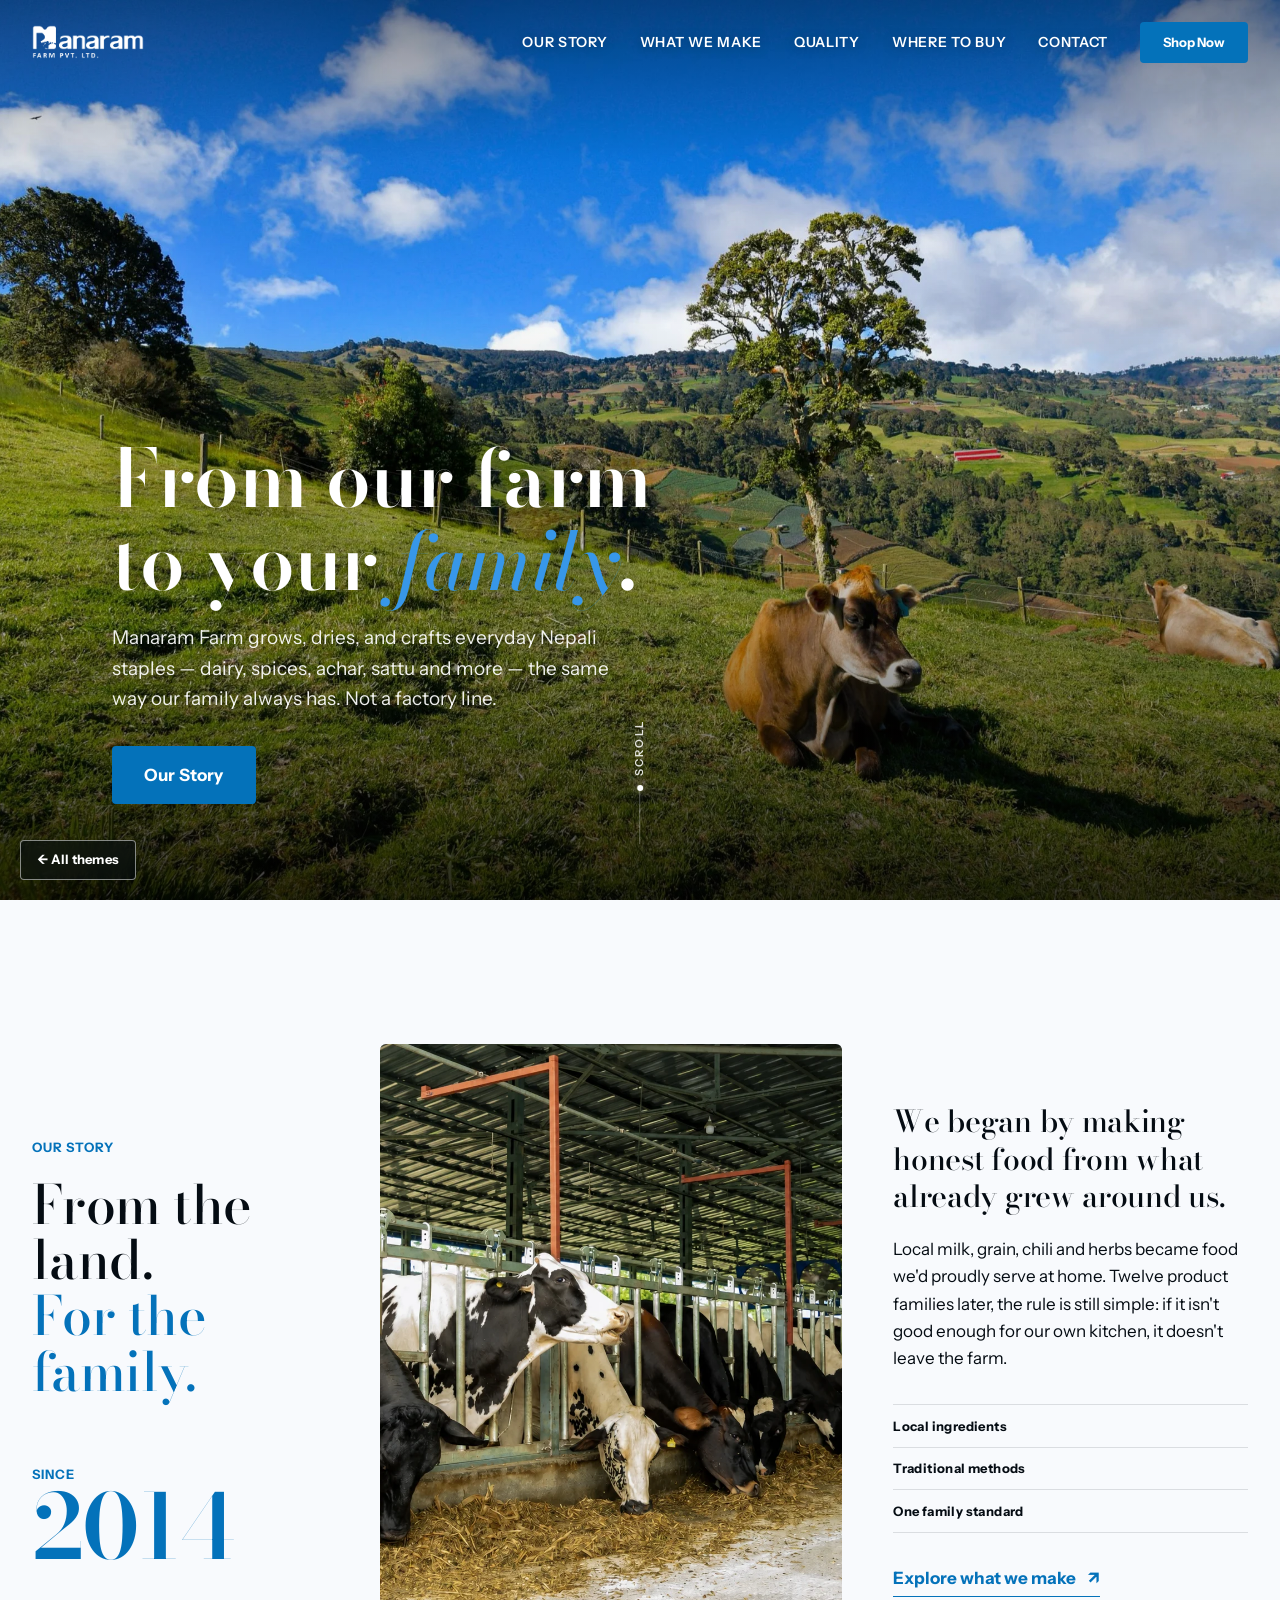
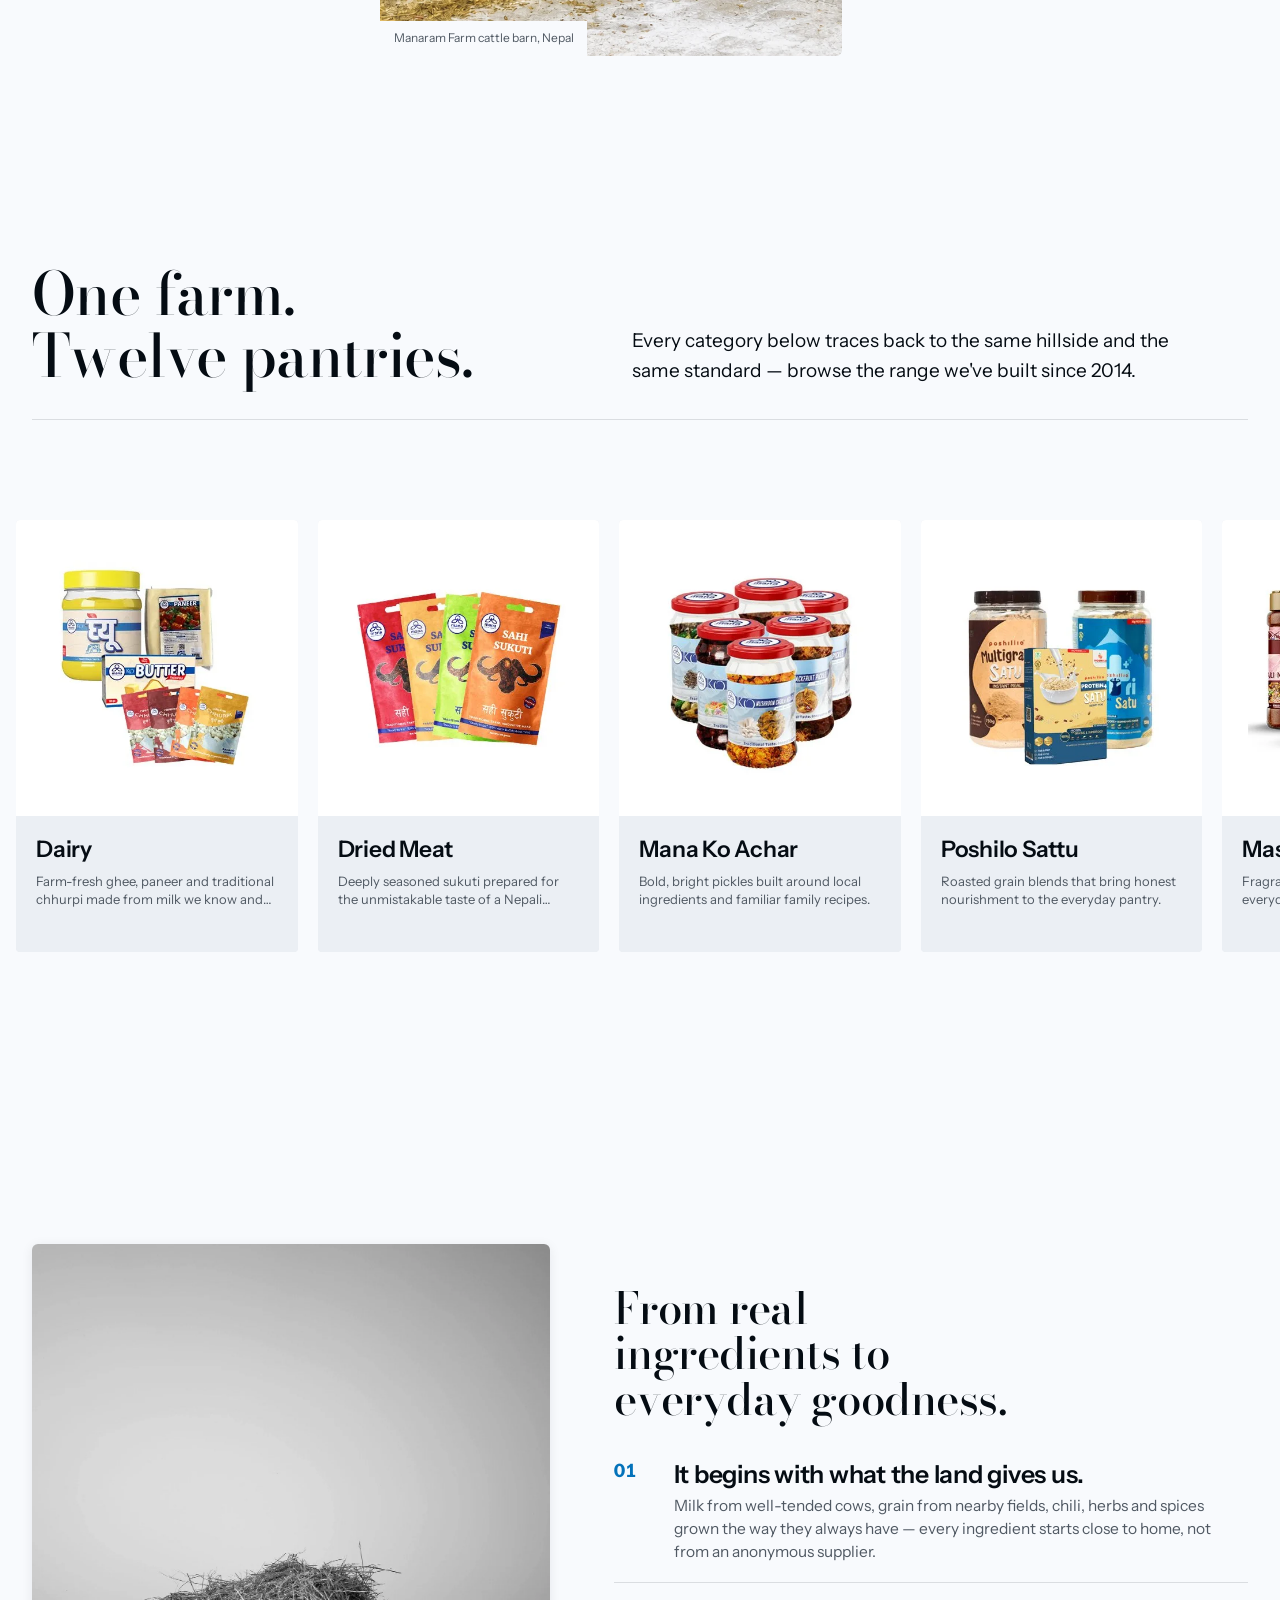
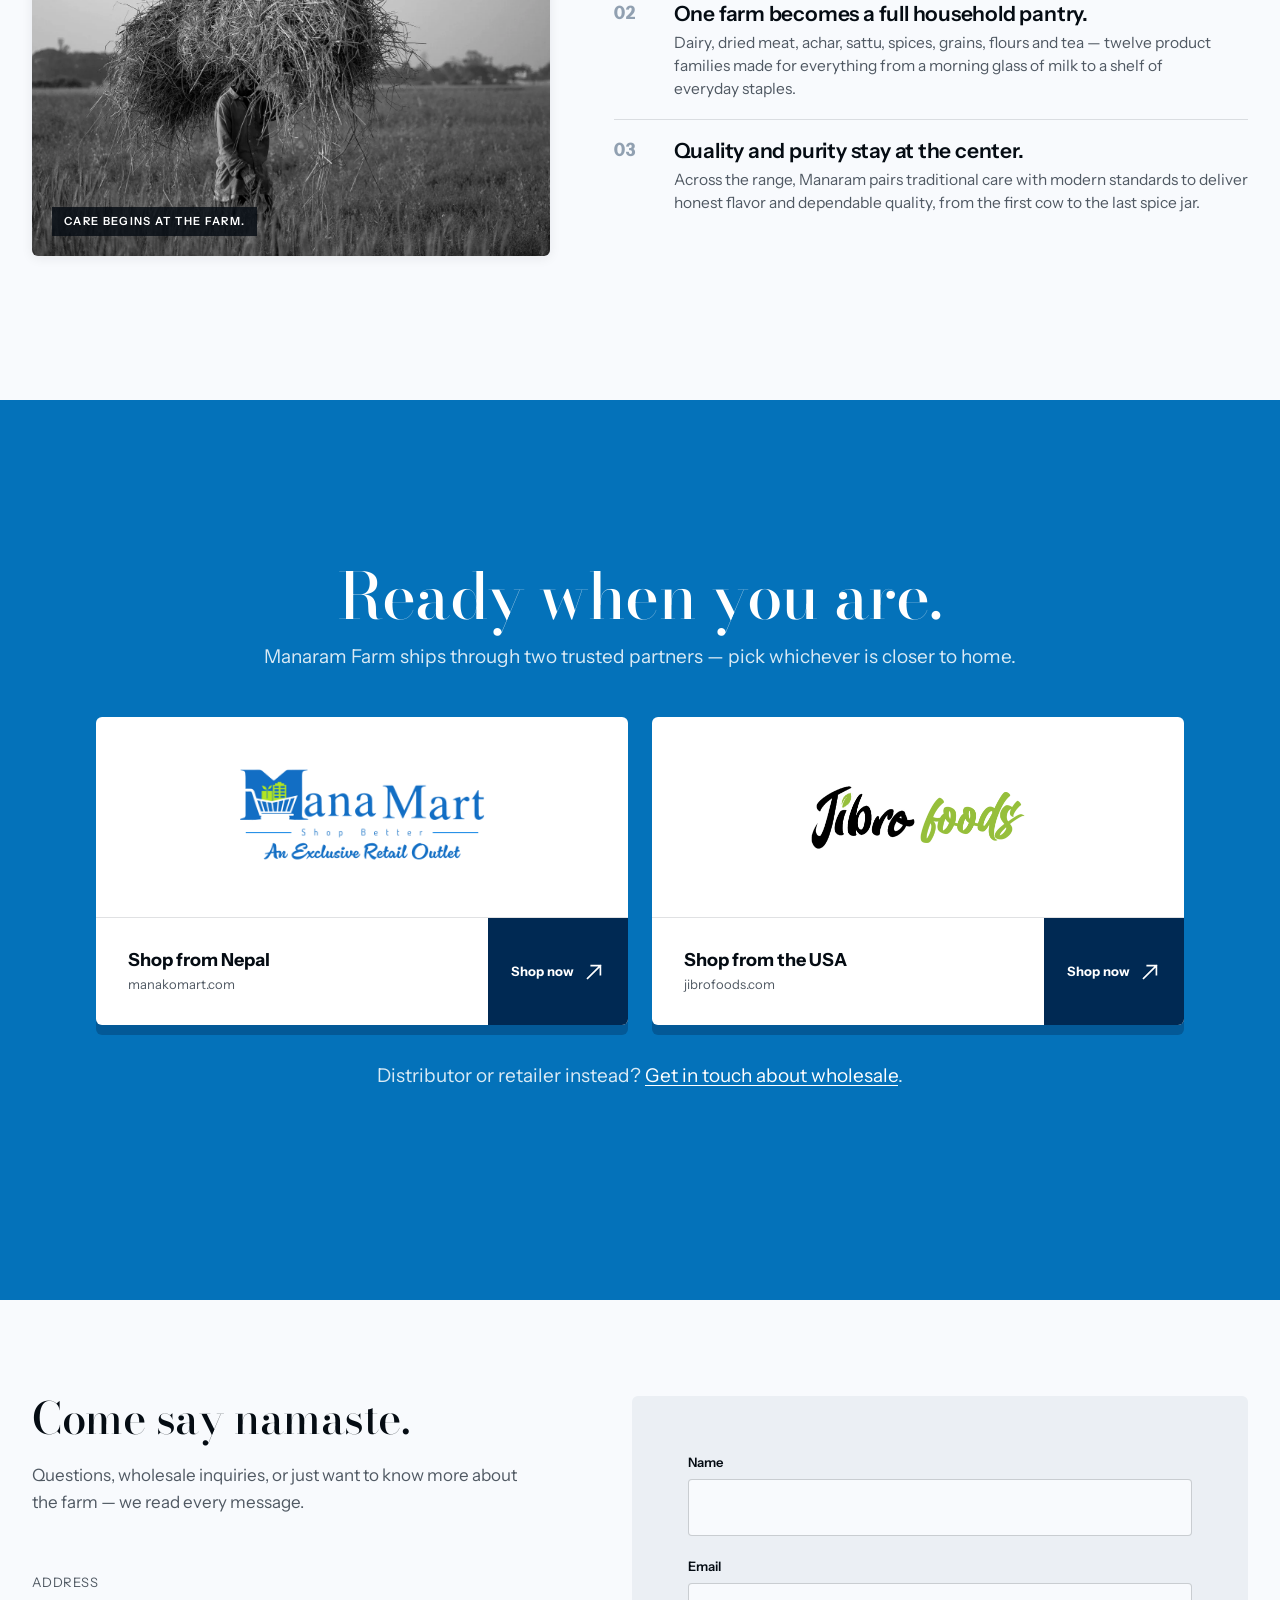
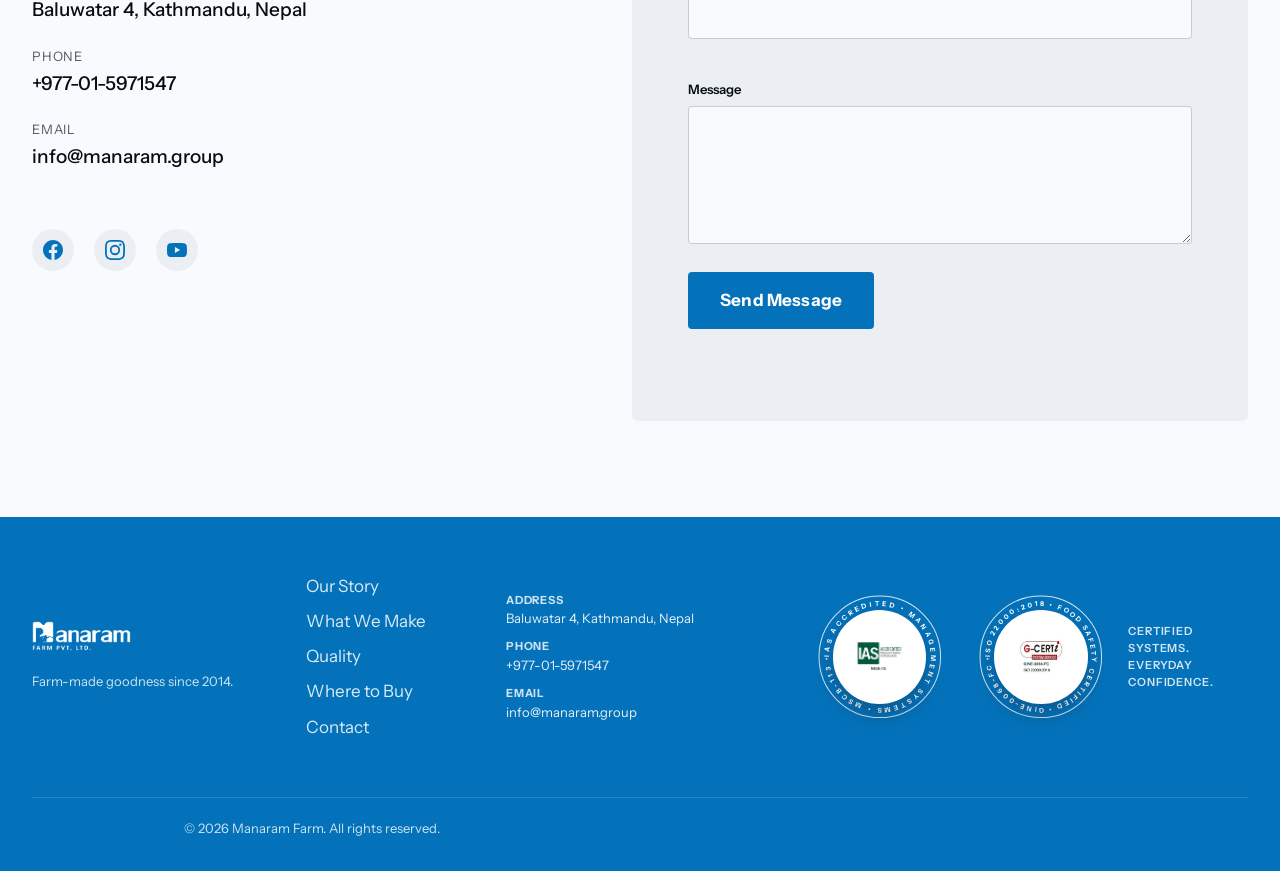
==== theme-1/index.html @ 0a04bcb3 "Initial commit" ====
<!doctype html>
<html lang="en-US">

<head>
  <meta charset="UTF-8" />
  <meta name="viewport" content="width=device-width, initial-scale=1" />
  <title>Manaram Farm — Food from a Farm You Could Visit</title>
  <meta name="description"
    content="Manaram Farm makes dairy, spices, achar, sattu and everyday Nepali staples the way a family would — real ingredients, traditional methods, ISO-certified quality, since 2014." />

  <link rel="icon" href="../images/favicon.svg" type="image/svg+xml" />
  <link rel="preconnect" href="https://fonts.googleapis.com" />
  <link rel="preconnect" href="https://fonts.gstatic.com" crossorigin />
  <link
    href="https://fonts.googleapis.com/css2?family=Instrument+Sans:ital,wght@0,400..700;1,400..700&amp;family=Bodoni+Moda:ital,opsz,wght@0,6..96,500;0,6..96,600;0,6..96,700;1,6..96,500;1,6..96,600&amp;display=swap"
    rel="stylesheet" />
  <link rel="stylesheet" href="styles.css" />
</head>

<body>

  <a class="skip-link" href="#main">Skip to content</a>

  <a class="all-themes-link" href="../index.html">&larr; All themes</a>

  <header class="site-header" id="site-header">
    <div class="header-inner">
      <a class="wordmark" href="#top" aria-label="Manaram Farm, home">
        <img class="wordmark-logo is-light" src="../images/logo-white.png" alt="Manaram Farm" width="593" height="180" />
        <img class="wordmark-logo is-dark" src="../images/logo-blue.png" alt="" aria-hidden="true" width="593"
          height="180" />
      </a>

      <nav class="primary-nav" aria-label="Primary">
        <a href="#story">Our Story</a>
        <a href="#products">What We Make</a>
        <a href="#quality">Quality</a>
        <a href="#buy">Where to Buy</a>
        <a href="#contact">Contact</a>
      </nav>

      <a class="btn btn-primary btn-small header-cta" href="#buy">Shop Now</a>

      <button class="menu-toggle" id="menu-toggle" aria-label="Open menu" aria-expanded="false"
        aria-controls="mobile-nav">
        <span></span><span></span><span></span>
      </button>
    </div>
  </header>

  <div class="mobile-nav" id="mobile-nav">
    <button class="mobile-nav-close" aria-label="Close menu"><span></span><span></span></button>
    <img class="mobile-nav-logo" src="../images/logo-white.png" alt="Manaram Farm" width="593" height="180" />
    <nav aria-label="Mobile">
      <a href="#story">Our Story</a>
      <a href="#products">What We Make</a>
      <a href="#quality">Quality</a>
      <a href="#buy">Where to Buy</a>
      <a href="#contact">Contact</a>
    </nav>
    <a class="btn btn-primary" href="#buy">Shop Now</a>
  </div>

  <main id="main">

    <section class="hero" id="top">
      <picture class="hero-media">
        <source srcset="../images/hero-m.webp" type="image/webp" />
        <img src="../images/hero-mountain.jpg"
          alt="Cows resting on a green mountainside overlooking terraced farmland and rolling hills" loading="eager"
          fetchpriority="high" width="2200" height="1466" />
      </picture>
      <div class="hero-scrim" aria-hidden="true"></div>

      <div class="hero-content">
        <h1 class="hero-title text-balance">From our farm<br>to your <em>family</em>.</h1>
        <p class="hero-sub">
          Manaram Farm grows, dries, and crafts everyday Nepali staples — dairy, spices,
          achar, sattu and more — the same way our family always has. Not a factory line.
        </p>
        <div class="hero-actions">
          <a class="btn btn-primary btn-fun" href="#story">Our Story</a>
        </div>
      </div>

      <a class="scroll-cue" href="#story" aria-label="Scroll to Our Story">
        <span class="scroll-cue-label">Scroll</span>
        <span class="scroll-cue-wire"><span class="scroll-cue-drop"></span></span>
      </a>
    </section>

    <section class="story" id="story">
      <div class="story-chapter">
        <header class="story-heading reveal" data-reveal>
          <span class="story-label">Our story</span>
          <h2 class="text-balance">From the land.<br><span>For the family.</span></h2>
          <div class="story-date">
            <span>Since</span>
            <strong>2014</strong>
          </div>
        </header>

        <figure class="story-portrait reveal" data-reveal>
          <picture>
            <source srcset="../images/story-cattle.webp" type="image/webp" />
            <img src="../images/story-cattle.png" alt="Cows feeding inside the Manaram Farm cattle barn" loading="lazy"
              width="1428" height="1101" />
          </picture>
          <figcaption>Manaram Farm cattle barn, Nepal</figcaption>
        </figure>

        <div class="story-copy reveal" data-reveal>
          <p class="story-lead text-pretty">
            We began by making honest food from what already grew around us.
          </p>
          <p class="text-pretty">
            Local milk, grain, chili and herbs became food we'd proudly serve at home. Twelve product
            families later, the rule is still simple: if it isn't good enough for our own kitchen,
            it doesn't leave the farm.
          </p>
          <ul class="story-values" role="list">
            <li>Local ingredients</li>
            <li>Traditional methods</li>
            <li>One family standard</li>
          </ul>
          <a class="story-link" href="#products">Explore what we make <span aria-hidden="true">&#8599;</span></a>
        </div>
      </div>
    </section>

    <section class="products" id="products">
      <div class="section-head reveal" data-reveal>
        <h2 class="text-balance">One farm.<br>Twelve pantries.</h2>
        <div class="product-intro">
          <p class="text-pretty">
            Every category below traces back to the same hillside and the same standard —
            browse the range we've built since 2014.
          </p>
        </div>
      </div>

      <div class="product-carousel" id="product-carousel">
        <ul class="product-grid" id="product-track" role="list" tabindex="0" aria-label="Product categories carousel">
          <li class="product-card reveal" data-reveal style="--i:0">
            <picture>
              <source srcset="../images/products/dairy.webp" type="image/webp"><img src="../images/products/dairy.jpg"
                alt="Traditional Nepali dairy products including churrpi" loading="lazy" width="400" height="400">
            </picture>
            <div class="product-card-copy">
              <h3 class="product-name">Dairy</h3>
              <p>Farm-fresh ghee, paneer and traditional chhurpi made from milk we know and trust.</p>
            </div>
          </li>
          <li class="product-card reveal" data-reveal style="--i:1">
            <picture>
              <source srcset="../images/products/dried-meat.webp" type="image/webp"><img
                src="../images/products/dried-meat.jpg" alt="Sai sukuti, traditional dried meat" loading="lazy" width="400"
                height="400">
            </picture>
            <div class="product-card-copy">
              <h3 class="product-name">Dried Meat</h3>
              <p>Deeply seasoned sukuti prepared for the unmistakable taste of a Nepali kitchen.</p>
            </div>
          </li>
          <li class="product-card reveal" data-reveal style="--i:2">
            <picture>
              <source srcset="../images/products/achar.webp" type="image/webp"><img src="../images/products/achar.jpg"
                alt="Mana Ko Achar, traditional Nepali pickle" loading="lazy" width="400" height="400">
            </picture>
            <div class="product-card-copy">
              <h3 class="product-name">Mana Ko Achar</h3>
              <p>Bold, bright pickles built around local ingredients and familiar family recipes.</p>
            </div>
          </li>
          <li class="product-card reveal" data-reveal style="--i:3">
            <picture>
              <source srcset="../images/products/sattu.webp" type="image/webp"><img src="../images/products/sattu.jpg"
                alt="Poshilo Sattu, roasted grain flour blend" loading="lazy" width="400" height="400">
            </picture>
            <div class="product-card-copy">
              <h3 class="product-name">Poshilo Sattu</h3>
              <p>Roasted grain blends that bring honest nourishment to the everyday pantry.</p>
            </div>
          </li>
          <li class="product-card reveal" data-reveal style="--i:4">
            <picture>
              <source srcset="../images/products/masala.webp" type="image/webp"><img src="../images/products/masala.jpg"
                alt="Masala and spice blends" loading="lazy" width="400" height="400">
            </picture>
            <div class="product-card-copy">
              <h3 class="product-name">Masala / Spices</h3>
              <p>Fragrant spice blends made to give everyday cooking depth, warmth and character.</p>
            </div>
          </li>
          <li class="product-card reveal" data-reveal style="--i:5">
            <picture>
              <source srcset="../images/products/grains.webp" type="image/webp"><img src="../images/products/grains.jpg"
                alt="Whole grains and cereals" loading="lazy" width="400" height="400">
            </picture>
            <div class="product-card-copy">
              <h3 class="product-name">Grains / Cereals</h3>
              <p>Wholesome staples selected for kitchens that value provenance and everyday quality.</p>
            </div>
          </li>
          <li class="product-card reveal" data-reveal style="--i:6">
            <picture>
              <source srcset="../images/products/flour.webp" type="image/webp"><img src="../images/products/flour.jpg"
                alt="Stone-ground flours and atta" loading="lazy" width="400" height="400">
            </picture>
            <div class="product-card-copy">
              <h3 class="product-name">Flours / Atta</h3>
              <p>Dependable flours for traditional recipes, daily meals and everything between.</p>
            </div>
          </li>
          <li class="product-card reveal" data-reveal style="--i:7">
            <picture>
              <source srcset="../images/products/salt-sugar-seeds.webp" type="image/webp"><img
                src="../images/products/salt-sugar-seeds.jpg" alt="Sugar, salt and seeds" loading="lazy" width="400"
                height="400">
            </picture>
            <div class="product-card-copy">
              <h3 class="product-name">Sugar, Salt &amp; Seeds</h3>
              <p>Essential ingredients chosen with the same care as the foods they help create.</p>
            </div>
          </li>
          <li class="product-card reveal" data-reveal style="--i:8">
            <picture>
              <source srcset="../images/products/tea-coffee.webp" type="image/webp"><img
                src="../images/products/tea-coffee.jpg" alt="Tea and coffee" loading="lazy" width="400" height="400">
            </picture>
            <div class="product-card-copy">
              <h3 class="product-name">Tea &amp; Coffee</h3>
              <p>Himalayan-grown cups for slow mornings, shared tables and daily rituals.</p>
            </div>
          </li>
          <li class="product-card reveal" data-reveal style="--i:9">
            <picture>
              <source srcset="../images/products/beverages.webp" type="image/webp"><img src="../images/products/beverages.jpg"
                alt="Mana Ko Beverages" loading="lazy" width="400" height="400">
            </picture>
            <div class="product-card-copy">
              <h3 class="product-name">Mana Ko Beverages</h3>
              <p>Refreshing local flavours crafted for a modern shelf without losing their roots.</p>
            </div>
          </li>
          <li class="product-card reveal" data-reveal style="--i:10">
            <picture>
              <source srcset="../images/products/titaura.webp" type="image/webp"><img src="../images/products/titaura.jpg"
                alt="Titaura, tangy dried fruit snack" loading="lazy" width="400" height="400">
            </picture>
            <div class="product-card-copy">
              <h3 class="product-name">Titaura</h3>
              <p>Sweet, tangy and spicy fruit snacks with the flavour generations remember.</p>
            </div>
          </li>
          <li class="product-card reveal" data-reveal style="--i:11">
            <picture>
              <source srcset="../images/products/dried-others.webp" type="image/webp"><img
                src="../images/products/dried-others.jpg" alt="Dried goods and other pantry staples" loading="lazy"
                width="400" height="400">
            </picture>
            <div class="product-card-copy">
              <h3 class="product-name">Dried &amp; Others</h3>
              <p>Thoughtful pantry additions that carry the range beyond familiar staples.</p>
            </div>
          </li>
        </ul>
      </div>
    </section>

    <section class="quality" id="quality">
      <figure class="quality-media reveal" data-reveal>
        <picture>
          <source srcset="../images/terai-harvest.webp" type="image/webp" />
          <img src="../images/terai-harvest.jpg"
            alt="A farmer carrying a fresh grain harvest across a field in Nepal's Terai belt" loading="lazy"
            width="1400" height="1867" />
        </picture>
      </figure>

      <div class="quality-copy">
        <h2 class="text-balance reveal" data-reveal>From real ingredients to everyday goodness.</h2>

        <ol class="belief-list">
          <li class="belief belief-01 reveal" data-reveal>
            <span class="belief-index" aria-hidden="true">01</span>
            <div class="belief-copy">
              <h3>It begins with what the land gives us.</h3>
              <p class="text-pretty">Milk from well-tended cows, grain from nearby fields, chili, herbs and spices
                grown the way they always have — every ingredient starts close to home, not from an anonymous
                supplier.</p>
            </div>
          </li>
          <li class="belief belief-02 reveal" data-reveal>
            <span class="belief-index" aria-hidden="true">02</span>
            <div class="belief-copy">
              <h3>One farm becomes a full household pantry.</h3>
              <p class="text-pretty">Dairy, dried meat, achar, sattu, spices, grains, flours and tea — twelve product
                families made for everything from a morning glass of milk to a shelf of everyday staples.</p>
            </div>
          </li>
          <li class="belief belief-03 reveal" data-reveal>
            <span class="belief-index" aria-hidden="true">03</span>
            <div class="belief-copy">
              <h3>Quality and purity stay at the center.</h3>
              <p class="text-pretty">Across the range, Manaram pairs traditional care with modern standards to
                deliver honest flavor and dependable quality, from the first cow to the last spice jar.</p>
            </div>
          </li>
        </ol>

      </div>
    </section>

    <section class="buy" id="buy">
      <div class="buy-inner">
        <h2 class="text-balance reveal" data-reveal>Ready when you are.</h2>
        <p class="reveal text-pretty" data-reveal>Manaram Farm ships through two trusted partners — pick whichever is
          closer to home.</p>

        <div class="buy-cards">
          <a class="buy-card buy-card-nepal" href="https://manakomart.com/" target="_blank" rel="noopener"
            aria-label="Shop Mana Ko Mart for delivery in Nepal (opens in a new tab)">
            <span class="buy-logo-stage">
              <img src="../images/partners/manamart.png" alt="Mana Ko Mart" width="600" height="242" loading="lazy" />
            </span>
            <span class="buy-card-footer">
              <span class="buy-destination">
                <span class="buy-region">Shop from Nepal</span>
                <span class="buy-domain">manakomart.com</span>
              </span>
              <span class="buy-action">
                <span>Shop now</span>
                <svg viewBox="0 0 24 24" width="22" height="22" aria-hidden="true">
                  <path d="M5 19 19 5M9 5h10v10" />
                </svg>
              </span>
            </span>
          </a>
          <a class="buy-card buy-card-usa" href="https://jibrofoods.com/" target="_blank" rel="noopener"
            aria-label="Shop Jibro Foods for delivery in the USA (opens in a new tab)">
            <span class="buy-logo-stage">
              <img src="../images/partners/jibro-foods.png" alt="Jibro Foods" width="462" height="152" loading="lazy" />
            </span>
            <span class="buy-card-footer">
              <span class="buy-destination">
                <span class="buy-region">Shop from the USA</span>
                <span class="buy-domain">jibrofoods.com</span>
              </span>
              <span class="buy-action">
                <span>Shop now</span>
                <svg viewBox="0 0 24 24" width="22" height="22" aria-hidden="true">
                  <path d="M5 19 19 5M9 5h10v10" />
                </svg>
              </span>
            </span>
          </a>
        </div>

        <p class="buy-wholesale reveal" data-reveal>
          Distributor or retailer instead? <a href="#contact">Get in touch about wholesale</a>.
        </p>
      </div>
    </section>

    <section class="contact" id="contact">
      <div class="contact-grid">
        <div class="contact-info reveal" data-reveal>
          <h2 class="text-balance">Come say namaste.</h2>
          <p class="text-pretty">Questions, wholesale inquiries, or just want to know more about the farm — we read
            every message.</p>

          <ul class="contact-details">
            <li>
              <span class="contact-label">Address</span>
              <a href="https://maps.google.com/?q=Baluwatar+4,+Kathmandu,+Nepal" target="_blank"
                rel="noopener">Baluwatar 4, Kathmandu, Nepal</a>
            </li>
            <li>
              <span class="contact-label">Phone</span>
              <a href="tel:+97715971547">+977-01-5971547</a>
            </li>
            <li>
              <span class="contact-label">Email</span>
              <a href="mailto:info@manaram.group">info@manaram.group</a>
            </li>
          </ul>

          <div class="social-row">
            <a href="https://www.facebook.com/people/Manaram-Farm-Pvt-Ltd/61551033322466/" target="_blank"
              rel="noopener" aria-label="Manaram Farm on Facebook">
              <svg viewBox="0 0 24 24" width="20" height="20" fill="currentColor">
                <path
                  d="M24 12.073c0-6.627-5.373-12-12-12s-12 5.373-12 12c0 5.99 4.388 10.954 10.125 11.854v-8.385H7.078v-3.47h3.047V9.43c0-3.007 1.792-4.669 4.533-4.669 1.312 0 2.686.235 2.686.235v2.953H15.83c-1.491 0-1.956.925-1.956 1.874v2.25h3.328l-.532 3.47h-2.796v8.385C19.612 23.027 24 18.062 24 12.073z" />
              </svg>
            </a>
            <a href="https://www.instagram.com/manaram.farm/" target="_blank" rel="noopener"
              aria-label="Manaram Farm on Instagram">
              <svg viewBox="0 0 24 24" width="20" height="20" fill="currentColor">
                <path
                  d="M12 2.163c3.204 0 3.584.012 4.85.07 3.252.148 4.771 1.691 4.919 4.919.058 1.265.069 1.645.069 4.849 0 3.205-.012 3.584-.069 4.849-.149 3.225-1.664 4.771-4.919 4.919-1.266.058-1.644.07-4.85.07-3.204 0-3.584-.012-4.849-.07-3.26-.149-4.771-1.699-4.919-4.92-.058-1.265-.07-1.644-.07-4.849 0-3.204.013-3.583.07-4.849.149-3.227 1.664-4.771 4.919-4.919 1.266-.057 1.645-.069 4.849-.069zm0-2.163c-3.259 0-3.667.014-4.947.072-4.358.2-6.78 2.618-6.98 6.98-.059 1.281-.073 1.689-.073 4.948 0 3.259.014 3.668.072 4.948.2 4.358 2.618 6.78 6.98 6.98 1.281.058 1.689.072 4.948.072 3.259 0 3.668-.014 4.948-.072 4.354-.2 6.782-2.618 6.979-6.98.059-1.28.073-1.689.073-4.948 0-3.259-.014-3.667-.072-4.947-.196-4.354-2.617-6.78-6.979-6.98-1.281-.059-1.69-.073-4.949-.073zM12 5.838a6.162 6.162 0 1 0 0 12.324 6.162 6.162 0 0 0 0-12.324zM12 16a4 4 0 1 1 0-8 4 4 0 0 1 0 8zm6.406-11.845a1.44 1.44 0 1 0 0 2.881 1.44 1.44 0 0 0 0-2.881z" />
              </svg>
            </a>
            <a href="https://www.youtube.com/@ManaKoKitchen" target="_blank" rel="noopener"
              aria-label="Mana Ko Kitchen on YouTube">
              <svg viewBox="0 0 24 24" width="20" height="20" fill="currentColor">
                <path
                  d="M23.498 6.186a3.016 3.016 0 0 0-2.122-2.136C19.505 3.545 12 3.545 12 3.545s-7.505 0-9.377.505A3.017 3.017 0 0 0 .502 6.186C0 8.07 0 12 0 12s0 3.93.502 5.814a3.016 3.016 0 0 0 2.122 2.136c1.871.505 9.376.505 9.376.505s7.505 0 9.377-.505a3.015 3.015 0 0 0 2.122-2.136C24 15.93 24 12 24 12s0-3.93-.502-5.814zM9.545 15.568V8.432L15.818 12l-6.273 3.568z" />
              </svg>
            </a>
          </div>
        </div>

        <form class="contact-form reveal" data-reveal id="contact-form" novalidate>
          <div class="field">
            <label for="name">Name</label>
            <input type="text" id="name" name="name" autocomplete="name" required />
          </div>
          <div class="field">
            <label for="email">Email</label>
            <input type="email" id="email" name="email" autocomplete="email" required />
            <span class="field-error" id="email-error" role="alert"></span>
          </div>
          <div class="field">
            <label for="message">Message</label>
            <textarea id="message" name="message" rows="4" required></textarea>
          </div>
          <button class="btn btn-primary" type="submit">
            <span class="btn-label">Send Message</span>
          </button>
          <p class="form-note" id="form-note" role="status" aria-live="polite"></p>
        </form>
      </div>
    </section>

  </main>

  <footer class="site-footer">
    <div class="footer-inner">
      <div class="footer-brand">
        <img class="footer-logo" src="../images/logo-white.png" alt="Manaram Farm" width="593" height="180" />
        <p>Farm-made goodness since 2014.</p>
      </div>

      <nav class="footer-nav" aria-label="Footer">
        <a href="#story">Our Story</a>
        <a href="#products">What We Make</a>
        <a href="#quality">Quality</a>
        <a href="#buy">Where to Buy</a>
        <a href="#contact">Contact</a>
      </nav>

      <address class="footer-contact" aria-label="Manaram Farm contact details">
        <a href="https://maps.google.com/?q=Baluwatar+4,+Kathmandu,+Nepal" target="_blank" rel="noopener">
          <span class="footer-contact-label">Address</span>
          <span>Baluwatar 4, Kathmandu, Nepal</span>
        </a>
        <a href="tel:+97715971547">
          <span class="footer-contact-label">Phone</span>
          <span>+977-01-5971547</span>
        </a>
        <a href="mailto:info@manaram.group">
          <span class="footer-contact-label">Email</span>
          <span>info@manaram.group</span>
        </a>
      </address>

      <div class="footer-certification" aria-label="ISO certified and IAS-accredited quality">
        <div class="accred-stamps">
          <div class="accred-stamp accred-stamp--ias">
            <svg class="accred-stamp-ring" viewBox="0 0 200 200" aria-hidden="true">
              <defs>
                <path id="ring-ias" d="M100,100 m-76,0 a76,76 0 1,1 152,0 a76,76 0 1,1 -152,0" />
              </defs>
              <circle class="accred-stamp-outline" cx="100" cy="100" r="91" />
              <text class="accred-stamp-ring-copy">
                <textPath href="#ring-ias" startOffset="0%" textLength="477" lengthAdjust="spacing">IAS ACCREDITED •
                  MANAGEMENT SYSTEMS • MSCB-113 • </textPath>
              </text>
            </svg>
            <span class="accred-stamp-disc">
              <picture>
                <source srcset="../images/badge-ias.webp" type="image/webp" />
                <img src="../images/badge-ias.png" alt="IAS Accredited — Management Systems Certification Body, MSCB-113"
                  width="981" height="981" loading="lazy" />
              </picture>
            </span>
          </div>
          <div class="accred-stamp accred-stamp--gcert">
            <svg class="accred-stamp-ring" viewBox="0 0 200 200" aria-hidden="true">
              <defs>
                <path id="ring-gcert" d="M100,100 m-76,0 a76,76 0 1,1 152,0 a76,76 0 1,1 -152,0" />
              </defs>
              <circle class="accred-stamp-outline" cx="100" cy="100" r="91" />
              <text class="accred-stamp-ring-copy">
                <textPath href="#ring-gcert" startOffset="0%" textLength="477" lengthAdjust="spacing">ISO 22000:2018 •
                  FOOD SAFETY CERTIFIED • GINE-0068-FC • </textPath>
              </text>
            </svg>
            <span class="accred-stamp-disc">
              <picture>
                <source srcset="../images/badge-gcert.webp" type="image/webp" />
                <img src="../images/badge-gcert.png" alt="G-CERTi System Service — ISO 22000:2018 certified, GINE-0068-FC"
                  width="666" height="666" loading="lazy" />
              </picture>
            </span>
          </div>
        </div>
        <p>Certified systems.<br />Everyday confidence.</p>
      </div>
    </div>

    <div class="footer-bottom">
      <p>&copy; <span id="year"></span> Manaram Farm. All rights reserved.</p>
    </div>
  </footer>

  <script src="script.js"></script>
</body>

</html>
---- theme-1/styles.css ----
/* ==========================================================================
   Manaram Farm — Design tokens
   ========================================================================== */

:root {
  /* Colors — OKLCH, anchored on the logo's blue (#0872ba). Blue + ink + white only — no invented accent hue. See DESIGN.md */
  --brand-blue: oklch(0.538 0.140 247);
  --blue-deep: oklch(0.28 0.09 250);
  --blue-bright: oklch(0.66 0.15 248);
  --paper-bg: oklch(0.985 0.004 250);
  --surface: oklch(0.95 0.008 250);
  --ink: oklch(0.15 0.02 250);
  --muted-ink: oklch(0.46 0.02 250);
  --line: oklch(0.3 0.02 250 / 0.14);
  --white: oklch(1 0 0);

  /* Typography — Bodoni Moda's high stroke-contrast reads premium/editorial without needing max weight; paired against Instrument Sans for a classic luxury-editorial contrast axis */
  --font-serif: "Bodoni Moda", Didot, "Iowan Old Style", Georgia, serif;
  --font-sans: "Instrument Sans", -apple-system, BlinkMacSystemFont, "Segoe UI", sans-serif;
  --text-display: clamp(2.75rem, 1.8rem + 4.4vw, 5rem);
  --text-headline: clamp(1.9rem, 1.5rem + 1.6vw, 2.75rem);
  --text-title: clamp(1.2rem, 1.1rem + 0.4vw, 1.5rem);
  --text-body-lg: 1.1875rem;
  --text-body: 1.0625rem;
  --text-label: 0.8125rem;

  /* Spacing rhythm */
  --space-3xs: 0.25rem;
  --space-2xs: 0.5rem;
  --space-xs: 0.75rem;
  --space-sm: 1.25rem;
  --space-md: 2rem;
  --space-lg: 3.5rem;
  --space-xl: 6rem;
  --space-2xl: 9rem;

  /* Motion */
  --ease-out-quart: cubic-bezier(0.25, 1, 0.5, 1);
  --ease-out-expo: cubic-bezier(0.16, 1, 0.3, 1);
  --dur-fast: 150ms;
  --dur-base: 250ms;
  --dur-slow: 450ms;

  /* Elevation */
  --shadow-ambient: 0 2px 12px oklch(0.22 0.02 250 / 0.08);
  --shadow-lift: 0 16px 36px oklch(0.22 0.02 250 / 0.16);

  /* z-index scale */
  --z-back-link: 90;
  --z-header: 100;
  --z-mobile-nav: 200;

  color-scheme: light;
}

/* ==========================================================================
   Reset
   ========================================================================== */

*, *::before, *::after { box-sizing: border-box; }
html { -webkit-text-size-adjust: 100%; scroll-behavior: smooth; }
body { margin: 0; }
img, picture, svg { display: block; max-width: 100%; }
h1, h2, h3, p, dl, dd, figure { margin: 0; }
ul, ol { margin: 0; padding: 0; list-style: none; }
a { color: inherit; text-decoration: none; }
button { font: inherit; color: inherit; background: none; border: 0; cursor: pointer; }
input, textarea { font: inherit; color: inherit; }

@media (prefers-reduced-motion: reduce) {
  html { scroll-behavior: auto; }
  *, *::before, *::after {
    animation-duration: 0.01ms !important;
    animation-iteration-count: 1 !important;
    transition-duration: 0.01ms !important;
    scroll-behavior: auto !important;
  }
}

/* ==========================================================================
   Base
   ========================================================================== */

body {
  font-family: var(--font-sans);
  font-size: var(--text-body);
  line-height: 1.6;
  color: var(--ink);
  background: var(--paper-bg);
  font-optical-sizing: auto;
  font-kerning: normal;
}

h1, h2 {
  font-family: var(--font-serif);
  font-optical-sizing: auto;
  font-weight: 600;
  letter-spacing: -0.01em;
  line-height: 1.04;
}
h1 { font-size: var(--text-display); }
h2 { font-size: var(--text-headline); font-weight: 500; }
h3 {
  font-size: var(--text-title);
  font-weight: 600;
  letter-spacing: -0.01em;
  line-height: 1.25;
  margin: 0 0 var(--space-3xs);
}

p { max-width: 62ch; }
.text-balance { text-wrap: balance; }
.text-pretty { text-wrap: pretty; }

.skip-link {
  position: absolute;
  left: 1rem;
  top: -100%;
  background: var(--ink);
  color: var(--white);
  padding: 0.75rem 1.25rem;
  border-radius: 6px;
  z-index: 999;
  transition: top var(--dur-base) var(--ease-out-quart);
}
.skip-link:focus { top: 1rem; }

:focus-visible {
  outline: 2px solid var(--brand-blue);
  outline-offset: 3px;
  border-radius: 4px;
}

section { padding: var(--space-xl) var(--space-md); }
@media (max-width: 640px) {
  section { padding: var(--space-lg) var(--space-sm); }
}

.section-head {
  max-width: 46rem;
  margin: 0 auto var(--space-lg);
  text-align: center;
}
.section-head p { margin: var(--space-sm) auto 0; color: var(--muted-ink); font-size: var(--text-body-lg); }

/* ==========================================================================
   Buttons
   ========================================================================== */

.btn {
  display: inline-flex;
  align-items: center;
  gap: 0.5rem;
  padding: 0.95rem 2rem;
  border-radius: 4px;
  font-weight: 700;
  font-size: var(--text-body);
  letter-spacing: 0.01em;
  white-space: nowrap;
  transition: transform var(--dur-base) var(--ease-out-quart),
              background-color var(--dur-base) var(--ease-out-quart),
              box-shadow var(--dur-base) var(--ease-out-quart),
              border-color var(--dur-base) var(--ease-out-quart),
              color var(--dur-base) var(--ease-out-quart);
}
.btn-primary {
  background: var(--brand-blue);
  color: var(--white);
}
.btn-primary:hover { background: var(--blue-deep); transform: translateY(-2px); box-shadow: var(--shadow-lift); }
.btn-primary:active { transform: translateY(0); }

.btn-ghost {
  background: transparent;
  border: 1.5px solid var(--brand-blue);
  color: var(--brand-blue);
}
.btn-ghost:hover { background: var(--brand-blue); color: var(--white); }

.btn-on-dark {
  border-color: oklch(1 0 0 / 0.7);
  color: var(--white);
}
.btn-on-dark:hover { background: var(--white); color: var(--blue-deep); border-color: var(--white); }

.btn-small { padding: 0.65rem 1.4rem; font-size: var(--text-label); }

.btn-fun {
  transition: transform var(--dur-base) var(--ease-out-quart),
              background-color var(--dur-base) var(--ease-out-quart),
              box-shadow var(--dur-base) var(--ease-out-quart),
              letter-spacing var(--dur-base) var(--ease-out-quart);
}
.btn-fun:hover {
  background: var(--blue-deep);
  transform: translateY(-2px);
  box-shadow: var(--shadow-lift);
  letter-spacing: 0.04em;
}
.btn-fun:active {
  transform: translateY(0);
  box-shadow: none;
  transition-duration: var(--dur-fast);
}

/* ==========================================================================
   All-themes back-link
   ========================================================================== */

.all-themes-link {
  position: fixed;
  left: var(--space-sm);
  bottom: var(--space-sm);
  z-index: var(--z-back-link);
  display: inline-flex;
  align-items: center;
  gap: 0.4rem;
  padding: 0.55rem 1rem;
  border-radius: 4px;
  border: 1.5px solid oklch(1 0 0 / 0.5);
  background: color-mix(in oklch, var(--ink) 55%, transparent);
  backdrop-filter: blur(8px);
  -webkit-backdrop-filter: blur(8px);
  color: var(--white);
  font-size: var(--text-label);
  font-weight: 700;
  letter-spacing: 0.02em;
  transition: background-color var(--dur-base) var(--ease-out-quart),
              border-color var(--dur-base) var(--ease-out-quart),
              transform var(--dur-base) var(--ease-out-quart);
}
.all-themes-link:hover {
  background: var(--brand-blue);
  border-color: var(--brand-blue);
  transform: translateY(-2px);
}

/* ==========================================================================
   Header
   ========================================================================== */

.site-header {
  position: fixed;
  top: 0; left: 0; right: 0;
  z-index: var(--z-header);
  background: transparent;
  border-bottom: 1px solid transparent;
  transition: background-color var(--dur-base) var(--ease-out-quart),
              backdrop-filter var(--dur-base) var(--ease-out-quart),
              border-color var(--dur-base) var(--ease-out-quart),
              box-shadow var(--dur-base) var(--ease-out-quart);
}
.site-header.is-scrolled {
  background: color-mix(in oklch, var(--paper-bg) 90%, transparent);
  backdrop-filter: blur(14px);
  -webkit-backdrop-filter: blur(14px);
  border-bottom-color: var(--line);
  box-shadow: var(--shadow-ambient);
}

.header-inner {
  max-width: 84rem;
  margin: 0 auto;
  padding: 1.35rem var(--space-md);
  display: flex;
  align-items: center;
  gap: var(--space-md);
  transition: padding var(--dur-base) var(--ease-out-quart);
}
.site-header.is-scrolled .header-inner { padding-top: 0.85rem; padding-bottom: 0.85rem; }

.wordmark {
  position: relative;
  display: inline-flex;
  align-items: center;
  margin-right: auto;
}
.wordmark-logo {
  height: 34px;
  width: auto;
  transition: opacity var(--dur-base) var(--ease-out-quart), height var(--dur-base) var(--ease-out-quart);
}
.wordmark-logo.is-dark { position: absolute; left: 0; top: 50%; transform: translateY(-50%); opacity: 0; }
.site-header.is-scrolled .wordmark-logo.is-light { opacity: 0; }
.site-header.is-scrolled .wordmark-logo.is-dark { opacity: 1; }
.site-header.is-scrolled .wordmark-logo { height: 28px; }

.primary-nav {
  display: flex;
  gap: var(--space-md);
}
.primary-nav a {
  font-size: 0.875rem;
  font-weight: 600;
  text-transform: uppercase;
  letter-spacing: 0.05em;
  color: var(--white);
  position: relative;
  padding: 0.25rem 0;
  text-shadow: 0 1px 12px oklch(0.1 0.02 250 / 0.3);
  transition: color var(--dur-base) var(--ease-out-quart);
}
.site-header.is-scrolled .primary-nav a { color: var(--ink); text-shadow: none; }
.primary-nav a::after {
  content: "";
  position: absolute;
  left: 0; right: 100%;
  bottom: -2px;
  height: 2px;
  background: var(--white);
  transition: right var(--dur-base) var(--ease-out-quart), background-color var(--dur-base) var(--ease-out-quart);
}
.site-header.is-scrolled .primary-nav a::after { background: var(--brand-blue); }
.primary-nav a:hover::after,
.primary-nav a:focus-visible::after { right: 0; }

.header-cta { flex-shrink: 0; }

.menu-toggle {
  display: none;
  flex-direction: column;
  justify-content: center;
  gap: 5px;
  width: 40px;
  height: 40px;
  flex-shrink: 0;
}
.menu-toggle span {
  display: block;
  width: 22px;
  height: 2px;
  background: var(--white);
  transition: transform var(--dur-base) var(--ease-out-quart), opacity var(--dur-base) var(--ease-out-quart), background-color var(--dur-base) var(--ease-out-quart);
  margin: 0 auto;
  box-shadow: 0 1px 8px oklch(0.1 0.02 250 / 0.25);
}
.site-header.is-scrolled .menu-toggle span { background: var(--brand-blue); box-shadow: none; }
.menu-toggle[aria-expanded="true"] span:nth-child(1) { transform: translateY(7px) rotate(45deg); }
.menu-toggle[aria-expanded="true"] span:nth-child(2) { opacity: 0; }
.menu-toggle[aria-expanded="true"] span:nth-child(3) { transform: translateY(-7px) rotate(-45deg); }

.mobile-nav {
  position: fixed;
  inset: 0;
  top: 0;
  z-index: var(--z-mobile-nav);
  background: var(--brand-blue);
  color: var(--white);
  display: flex;
  flex-direction: column;
  justify-content: center;
  align-items: center;
  gap: var(--space-lg);
  clip-path: circle(0% at calc(100% - 2.5rem) 2.5rem);
  transition: clip-path var(--dur-slow) var(--ease-out-expo);
  visibility: hidden;
}
.mobile-nav.is-open {
  clip-path: circle(150% at calc(100% - 2.5rem) 2.5rem);
  visibility: visible;
}
.mobile-nav-logo { height: 30px; width: auto; margin-bottom: var(--space-sm); }
.mobile-nav nav { display: flex; flex-direction: column; align-items: center; gap: var(--space-md); }
.mobile-nav a {
  font-family: var(--font-serif);
  font-style: italic;
  font-size: var(--text-headline);
  font-weight: 600;
}
.mobile-nav .btn-primary { background: var(--white); color: var(--blue-deep); }
.mobile-nav .btn-primary:hover { background: var(--ink); color: var(--white); }

@media (min-width: 901px) {
  .mobile-nav { display: none; }
}

@media (max-width: 900px) {
  .primary-nav, .header-cta { display: none; }
  .menu-toggle { display: flex; }
}

.mobile-nav-close {
  position: absolute;
  top: var(--space-md);
  right: var(--space-md);
  width: 2.75rem;
  height: 2.75rem;
  display: flex;
  align-items: center;
  justify-content: center;
}
.mobile-nav-close span {
  position: absolute;
  width: 22px;
  height: 2px;
  background: var(--white);
  border-radius: 2px;
}
.mobile-nav-close span:first-child { transform: rotate(45deg); }
.mobile-nav-close span:last-child { transform: rotate(-45deg); }

/* ==========================================================================
   Hero
   ========================================================================== */

.hero {
  position: relative;
  min-height: 100vh;
  min-height: 100dvh;
  display: flex;
  align-items: flex-end;
  padding: 0 var(--space-md) var(--space-xl);
  overflow: hidden;
}
.hero-media { position: absolute; inset: 0; z-index: -2; }
.hero-media img {
  width: 100%; height: 100%; object-fit: cover; object-position: center 40%;
}
.hero-scrim {
  position: absolute; inset: 0; z-index: -1;
  background:
    linear-gradient(180deg,
      oklch(0.1 0.01 60 / 0.42) 0%,
      oklch(0.16 0.01 60 / 0.1) 18%,
      oklch(0.2 0.01 60 / 0.03) 36%,
      oklch(0.12 0.01 60 / 0.18) 62%,
      oklch(0.07 0.01 60 / 0.78) 100%);
}
.hero-content {
  max-width: 46rem;
  color: var(--white);
  padding-left: clamp(0rem, 8vw, 5rem);
}
.hero-title {
  color: var(--white);
  margin-bottom: var(--space-sm);
  text-shadow: 0 2px 24px oklch(0.1 0.02 250 / 0.45);
}
.hero-title em {
  font-style: italic;
  font-weight: 500;
  color: var(--blue-bright);
}
.hero-sub {
  font-size: var(--text-body-lg);
  color: oklch(1 0 0 / 0.92);
  max-width: 40ch;
  margin-bottom: var(--space-md);
}
.hero-actions { display: flex; gap: var(--space-sm); flex-wrap: wrap; }

.scroll-cue {
  position: absolute;
  bottom: var(--space-lg);
  left: 50%;
  transform: translateX(-50%);
  display: flex;
  flex-direction: column;
  align-items: center;
  gap: 0.75rem;
}
.scroll-cue-label {
  writing-mode: vertical-rl;
  transform: rotate(180deg);
  font-size: 0.6875rem;
  font-weight: 600;
  letter-spacing: 0.2em;
  text-transform: uppercase;
  color: oklch(1 0 0 / 0.85);
}
.scroll-cue-wire {
  position: relative;
  width: 1px;
  height: 56px;
  background: oklch(1 0 0 / 0.3);
  overflow: visible;
}
.scroll-cue-drop {
  position: absolute;
  left: 50%;
  top: -3px;
  width: 6px;
  height: 6px;
  margin-left: -3px;
  border-radius: 50%;
  background: var(--white);
  box-shadow: 0 0 8px oklch(1 0 0 / 0.6);
  animation: scroll-cue-drop 2.2s cubic-bezier(0.65, 0, 0.35, 1) infinite;
}
@keyframes scroll-cue-drop {
  0% { top: -3px; opacity: 0; }
  12% { opacity: 1; }
  82% { opacity: 1; }
  100% { top: 100%; opacity: 0; }
}
@media (max-width: 640px) { .scroll-cue { display: none; } }
@media (prefers-reduced-motion: reduce) {
  .scroll-cue-drop { animation: none; top: 40%; opacity: 0.8; }
}

/* ==========================================================================
   Story
   ========================================================================== */

.story {
  min-height: 100vh;
  min-height: 100svh;
  display: flex;
  align-items: center;
  overflow: hidden;
}
.story-chapter {
  width: min(100%, 84rem);
  margin: 0 auto;
  display: grid;
  grid-template-columns: minmax(13rem, 0.72fr) minmax(20rem, 1.12fr) minmax(17rem, 0.86fr);
  gap: clamp(1.75rem, 4vw, 4.5rem);
  align-items: center;
}

.story-label {
  display: block;
  margin-bottom: var(--space-sm);
  color: var(--brand-blue);
  font-size: var(--text-label);
  font-weight: 700;
  letter-spacing: 0.08em;
  text-transform: uppercase;
}
.story-heading h2 { font-size: clamp(2.3rem, 2rem + 1.7vw, 4rem); }
.story-heading h2 span { color: var(--brand-blue); font-weight: 500; }
.story-date { margin-top: clamp(2.5rem, 7vh, 5rem); color: var(--brand-blue); }
.story-date span {
  display: block;
  margin-bottom: 0.3rem;
  font-size: var(--text-label);
  font-weight: 700;
  letter-spacing: 0.08em;
  text-transform: uppercase;
}
.story-date strong {
  display: block;
  font-family: var(--font-serif);
  font-size: clamp(4.5rem, 7vw, 7.5rem);
  font-style: normal;
  font-weight: 600;
  letter-spacing: -0.02em;
  line-height: 0.82;
}

.story-portrait { position: relative; margin: 0; }
.story-portrait picture {
  display: block;
  height: clamp(28rem, 68svh, 43rem);
  overflow: hidden;
  border-radius: 6px;
  background: var(--surface);
}
.story-portrait img { width: 100%; height: 100%; object-fit: cover; object-position: 42% center; }
.story-portrait figcaption {
  position: absolute;
  left: 0;
  bottom: 0;
  padding: 0.65rem 0.85rem;
  background: var(--paper-bg);
  color: var(--muted-ink);
  font-size: 0.75rem;
  line-height: 1.2;
}

.story-copy { align-self: center; }
.story-copy > p { margin-bottom: var(--space-sm); }
.story-lead {
  max-width: 22ch;
  font-family: var(--font-serif);
  font-size: clamp(1.45rem, 1.25rem + 0.8vw, 2rem);
  font-weight: 500;
  line-height: 1.25;
  letter-spacing: -0.01em;
}
.story-values {
  margin: var(--space-md) 0;
  border-top: 1px solid var(--line);
}
.story-values li {
  padding: 0.65rem 0;
  border-bottom: 1px solid var(--line);
  color: var(--ink);
  font-size: var(--text-label);
  font-weight: 700;
  letter-spacing: 0.03em;
}
.story-link {
  display: inline-flex;
  align-items: center;
  gap: 0.65rem;
  padding-bottom: 0.25rem;
  border-bottom: 1.5px solid currentColor;
  color: var(--brand-blue);
  font-weight: 700;
  transition: color var(--dur-base) var(--ease-out-quart), gap var(--dur-base) var(--ease-out-quart);
}
.story-link:hover { color: var(--blue-deep); gap: 0.9rem; }

@media (max-width: 1050px) {
  .story { min-height: auto; }
  .story-chapter { grid-template-columns: minmax(15rem, 0.85fr) minmax(20rem, 1.15fr); }
  .story-heading { align-self: end; }
  .story-date { margin-top: var(--space-lg); }
  .story-portrait { grid-row: span 2; }
  .story-copy { grid-column: 1; }
}

@media (min-width: 1051px) and (max-height: 720px) {
  .story { padding-top: var(--space-lg); padding-bottom: var(--space-lg); }
  .story-date { margin-top: var(--space-md); }
  .story-portrait picture { height: min(64svh, 32rem); }
}

@media (max-width: 700px) {
  .story-chapter { grid-template-columns: 1fr; gap: var(--space-md); }
  .story-heading { display: grid; grid-template-columns: 1fr auto; gap: var(--space-sm); align-items: end; }
  .story-label { grid-column: 1 / -1; margin-bottom: 0; }
  .story-date { margin-top: 0; }
  .story-date strong { font-size: clamp(4rem, 23vw, 6rem); }
  .story-portrait { grid-row: auto; }
  .story-portrait picture { height: min(42svh, 24rem); }
  .story-copy { grid-column: auto; }
  .story-values { display: none; }
}

/* ==========================================================================
   Products
   ========================================================================== */

.products {
  min-height: 100vh;
  min-height: 100svh;
  height: 100vh;
  height: 100svh;
  padding: clamp(3.5rem, 7svh, 5rem) 0;
  display: flex;
  flex-direction: column;
  justify-content: center;
  overflow: hidden;
}
.products .section-head {
  width: min(calc(100% - 4rem), 84rem);
  max-width: 84rem;
  display: grid;
  grid-template-columns: minmax(0, 0.9fr) minmax(20rem, 1.1fr);
  gap: var(--space-xl);
  align-items: end;
  margin: 0 auto clamp(1.75rem, 4svh, 3rem);
  padding-bottom: var(--space-md);
  border-bottom: 1px solid var(--line);
  text-align: left;
}
.products .section-head h2 { font-size: clamp(2.4rem, 1.8rem + 2.4vw, 4.5rem); }
.products .section-head p {
  margin: 0;
  max-width: 43ch;
  color: var(--ink);
  font-size: var(--text-body-lg);
}
.product-intro { display: flex; flex-direction: column; align-items: flex-start; }

.product-carousel {
  --carousel-card-width: clamp(15rem, 22vw, 20rem);
  --carousel-edge: max(2rem, calc((100% - 84rem) / 2));
  min-height: 0;
  display: flex;
  flex: 1;
  flex-direction: column;
  justify-content: center;
}

.product-grid {
  display: flex;
  gap: var(--space-sm);
  overflow-x: auto;
  overflow-y: hidden;
  padding: 0 var(--carousel-edge) var(--space-sm);
  scrollbar-width: none;
  overscroll-behavior-inline: contain;
  touch-action: pan-x;
}
.product-grid::-webkit-scrollbar { display: none; }

.product-card {
  position: relative;
  flex: 0 0 var(--carousel-card-width);
  height: min(48svh, 28rem);
  display: grid;
  grid-template-rows: minmax(0, 1fr) auto;
  overflow: hidden;
  border-radius: 4px;
  background: var(--surface);
  transition: transform var(--dur-base) var(--ease-out-quart);
}

.product-card picture {
  position: relative;
  display: block;
  min-height: 0;
  overflow: hidden;
  background: var(--white);
  isolation: isolate;
}
.product-card picture::after {
  content: "";
  position: absolute;
  inset: 0;
  z-index: 1;
  background: color-mix(in oklch, var(--brand-blue) 7%, transparent);
  opacity: 0;
  transition: opacity var(--dur-base) var(--ease-out-quart);
}
.product-card img {
  width: 100%;
  height: 100%;
  padding: clamp(1rem, 2vw, 2rem);
  object-fit: contain;
  transition: transform var(--dur-slow) var(--ease-out-quart), filter var(--dur-base) var(--ease-out-quart);
}
.product-card-copy {
  position: relative;
  min-width: 0;
  min-height: 8.5rem;
  padding: var(--space-sm);
  color: var(--ink);
  background: var(--surface);
}
.product-name {
  margin: 0 0 var(--space-2xs);
  min-width: 0;
  color: var(--ink);
  font-weight: 600;
  font-size: var(--text-title);
  line-height: 1.2;
  letter-spacing: -0.01em;
  transition: color var(--dur-base) var(--ease-out-quart);
}
.product-card-copy p {
  margin: 0;
  display: -webkit-box;
  overflow: hidden;
  -webkit-box-orient: vertical;
  -webkit-line-clamp: 2;
  color: var(--muted-ink);
  font-size: var(--text-label);
  line-height: 1.45;
}
.product-card:hover { transform: translateY(-4px); }
.product-card:hover picture::after { opacity: 1; }
.product-card:hover .product-name { color: var(--brand-blue); }
.product-card:hover img,
.product-card:focus-within img { transform: scale(1.02); }

@media (max-width: 900px) {
  .products .section-head { grid-template-columns: 1fr 1fr; gap: var(--space-lg); }
  .product-carousel { --carousel-card-width: clamp(15rem, 38vw, 19rem); --carousel-edge: 2rem; }
}

@media (max-width: 640px) {
  .products { padding: var(--space-lg) 0; }
  .products .section-head {
    width: calc(100% - 2.5rem);
    grid-template-columns: 1fr;
    gap: var(--space-sm);
    margin-bottom: var(--space-md);
    padding-bottom: var(--space-sm);
  }
  .products .section-head h2 { font-size: clamp(2rem, 10vw, 3rem); }
  .products .section-head p { display: none; }
  .product-intro { display: none; }
  .product-carousel { --carousel-card-width: min(78vw, 19rem); --carousel-edge: 1.25rem; }
  .product-card { height: min(50svh, 25rem); }
  .product-card-copy { min-height: 7.5rem; }
  .product-name { font-size: 1.125rem; }
}

@media (max-height: 720px) and (min-width: 641px) {
  .products { padding: var(--space-lg) 0; }
  .products .section-head { margin-bottom: var(--space-md); padding-bottom: var(--space-sm); }
  .products .section-head h2 { font-size: clamp(2.2rem, 4vw, 3.5rem); }
  .product-card { height: min(44svh, 23rem); }
  .product-card-copy { min-height: 7rem; padding: var(--space-xs) var(--space-sm); }
}

/* ==========================================================================
   Quality
   ========================================================================== */

.quality {
  max-width: 84rem;
  min-height: 100svh;
  margin: 0 auto;
  display: grid;
  grid-template-columns: 0.9fr 1.1fr;
  gap: clamp(2.5rem, 5vw, 5.5rem);
  align-items: center;
  padding-top: clamp(3.25rem, 7svh, 5rem);
  padding-bottom: clamp(3.25rem, 7svh, 5rem);
}
.quality-media {
  position: relative;
  border-radius: 6px;
  overflow: hidden;
  box-shadow: var(--shadow-ambient);
}
.quality-media::after {
  content: "Care begins at the farm.";
  position: absolute;
  left: var(--space-sm);
  bottom: var(--space-sm);
  padding: 0.55rem 0.75rem;
  background: oklch(0.15 0.02 250 / 0.82);
  color: var(--white);
  font-size: 0.7rem;
  font-weight: 600;
  letter-spacing: 0.12em;
  line-height: 1;
  text-transform: uppercase;
}
.quality-media img {
  width: 100%;
  height: clamp(27rem, 68svh, 41rem);
  object-fit: cover;
  object-position: 46% center;
}

.quality-copy h2 {
  max-width: 15ch;
  margin-bottom: clamp(1.5rem, 4svh, 2.75rem);
}

.belief-list { display: flex; flex-direction: column; }
.belief {
  display: grid;
  grid-template-columns: 2.5rem 1fr;
  gap: clamp(0.8rem, 1.5vw, 1.25rem);
  padding: clamp(0.9rem, 2svh, 1.25rem) 0;
  border-bottom: 1px solid var(--line);
}
.belief:first-child { padding-top: 0; }
.belief:last-child { border-bottom: none; padding-bottom: 0; }
.belief-index {
  font-size: 1.15rem;
  font-weight: 700;
  font-variant-numeric: tabular-nums;
  color: oklch(0.7 0.03 250);
  line-height: 1.35;
}
.belief-copy { min-width: 0; }
.belief h3 { font-size: clamp(1.05rem, 0.95rem + 0.45vw, 1.35rem); }
.belief-01 h3 { font-size: clamp(1.2rem, 1rem + 0.7vw, 1.55rem); }
.belief-01 .belief-index { color: var(--brand-blue); }
.belief p {
  color: var(--muted-ink);
  font-size: clamp(0.9rem, 0.85rem + 0.15vw, 1rem);
  line-height: 1.5;
}

@media (max-width: 860px) {
  .quality {
    grid-template-columns: 1fr;
    gap: var(--space-sm);
    padding-top: var(--space-lg);
    padding-bottom: var(--space-lg);
  }
  .quality-media img { height: clamp(9rem, 22svh, 13rem); }
  .quality-copy h2 { margin-bottom: var(--space-sm); }
  .belief { padding: 0.75rem 0; }
  .belief p { font-size: 0.875rem; line-height: 1.4; }
}

@media (max-width: 520px) {
  .quality { gap: var(--space-sm); }
  .quality-media img { height: clamp(7.5rem, 18svh, 10rem); }
  .quality-media::after { left: var(--space-xs); bottom: var(--space-xs); font-size: 0.625rem; }
  .quality-copy h2 { font-size: clamp(1.8rem, 9vw, 2.35rem); }
  .belief { grid-template-columns: 2rem 1fr; gap: var(--space-xs); }
  .belief h3, .belief-01 h3 { font-size: 1rem; }
  .belief-index { font-size: 0.95rem; }
}

/* ==========================================================================
   Where to buy
   ========================================================================== */

.buy {
  background: var(--brand-blue);
  color: var(--white);
  min-height: 100svh;
  display: flex;
  align-items: center;
}
.buy-inner { width: 100%; max-width: 68rem; margin: 0 auto; text-align: center; }
.buy h2 {
  color: var(--white);
  font-size: clamp(2.75rem, 5vw, 4.5rem);
  margin-bottom: var(--space-xs);
}
.buy > .buy-inner > p {
  margin: 0 auto clamp(2rem, 5svh, 3.5rem);
  color: oklch(1 0 0 / 0.85);
  font-size: var(--text-body-lg);
}

.buy-cards {
  display: grid;
  grid-template-columns: 1fr 1fr;
  gap: clamp(1rem, 2vw, 1.5rem);
  margin-bottom: clamp(1.75rem, 4svh, 2.5rem);
}
.buy-card {
  display: grid;
  grid-template-rows: 1fr auto;
  min-height: 18.5rem;
  padding: 0;
  background: var(--white);
  color: var(--ink);
  border-radius: 6px;
  overflow: hidden;
  text-align: left;
  box-shadow: 0 10px 0 oklch(0.28 0.09 250 / 0.34);
  transition: transform var(--dur-base) var(--ease-out-quart), box-shadow var(--dur-base) var(--ease-out-quart);
}
.buy-logo-stage {
  min-height: 11.25rem;
  display: flex;
  align-items: center;
  justify-content: center;
  padding: clamp(1.75rem, 4vw, 3rem);
}
.buy-logo-stage img {
  width: auto;
  max-height: 6.5rem;
  object-fit: contain;
  transition: transform var(--dur-slow) var(--ease-out-expo);
}
.buy-card-nepal .buy-logo-stage img { max-width: min(100%, 18rem); }
.buy-card-usa .buy-logo-stage img { max-width: min(100%, 14.5rem); }
.buy-card-footer {
  min-height: 6.75rem;
  display: grid;
  grid-template-columns: 1fr 8.75rem;
  border-top: 1px solid var(--line);
}
.buy-destination {
  display: flex;
  flex-direction: column;
  justify-content: center;
  padding: var(--space-sm) var(--space-md);
}
.buy-region { font-weight: 700; font-size: 1.125rem; line-height: 1.25; }
.buy-domain { color: var(--muted-ink); font-size: var(--text-label); margin-top: 0.2rem; }
.buy-action {
  display: flex;
  align-items: center;
  justify-content: center;
  gap: var(--space-2xs);
  background: var(--blue-deep);
  color: var(--white);
  font-size: var(--text-label);
  font-weight: 700;
  letter-spacing: 0.02em;
}
.buy-action svg {
  fill: none;
  stroke: currentColor;
  stroke-width: 1.8;
  stroke-linecap: square;
  stroke-linejoin: miter;
  transition: transform var(--dur-base) var(--ease-out-quart);
}
.buy-card:hover {
  transform: translateY(-6px);
  box-shadow: 0 16px 0 oklch(0.28 0.09 250 / 0.34);
}
.buy-card:hover .buy-logo-stage img { transform: scale(1.025); }
.buy-card:hover .buy-action svg { transform: translate(3px, -3px); }
.buy-card:focus-visible { outline-color: var(--white); outline-offset: 5px; }

.buy-wholesale { margin: 0; font-size: var(--text-body); color: oklch(1 0 0 / 0.8); }
.buy-wholesale a { color: var(--white); text-decoration: underline; text-underline-offset: 3px; }

@media (max-width: 640px) {
  .buy-cards { grid-template-columns: 1fr; gap: var(--space-xs); margin-bottom: var(--space-sm); }
  .buy { padding-top: var(--space-md); padding-bottom: var(--space-md); }
  .buy h2 { font-size: clamp(2.3rem, 11vw, 3.25rem); }
  .buy > .buy-inner > p { font-size: 0.95rem; margin-bottom: var(--space-sm); }
  .buy-card { min-height: 9.75rem; }
  .buy-logo-stage { min-height: 5.25rem; padding: var(--space-xs) var(--space-md); }
  .buy-logo-stage img { max-height: 3.25rem; }
  .buy-card-footer { min-height: 4.5rem; grid-template-columns: 1fr 6.75rem; }
  .buy-destination { padding: var(--space-xs) var(--space-sm); }
  .buy-region { font-size: 1rem; }
  .buy-action { font-size: 0.75rem; }
  .buy-wholesale { font-size: 0.875rem; }
}

@media (max-height: 720px) and (min-width: 641px) {
  .buy { padding-top: var(--space-lg); padding-bottom: var(--space-lg); }
  .buy h2 { font-size: clamp(2.75rem, 5vw, 3.75rem); }
  .buy > .buy-inner > p { margin-bottom: var(--space-md); }
  .buy-card { min-height: 15.5rem; }
  .buy-logo-stage { min-height: 9rem; padding: var(--space-md); }
  .buy-card-footer { min-height: 6.25rem; }
}

/* ==========================================================================
   Contact
   ========================================================================== */

.contact { max-width: 84rem; margin: 0 auto; }
.contact-grid {
  display: grid;
  grid-template-columns: 0.9fr 1.1fr;
  gap: var(--space-xl);
}
.contact-info h2 { margin-bottom: var(--space-sm); }
.contact-info > p { color: var(--muted-ink); margin-bottom: var(--space-lg); }

.contact-details { display: flex; flex-direction: column; gap: var(--space-sm); margin-bottom: var(--space-lg); }
.contact-details li { display: flex; flex-direction: column; gap: 0.15rem; }
.contact-label {
  font-size: var(--text-label);
  text-transform: uppercase;
  letter-spacing: 0.06em;
  color: var(--muted-ink);
}
.contact-details a { font-size: var(--text-body-lg); font-weight: 500; }
.contact-details a:hover { color: var(--brand-blue); }

.social-row { display: flex; gap: var(--space-sm); }
.social-row a {
  width: 42px; height: 42px;
  display: flex; align-items: center; justify-content: center;
  border-radius: 50%;
  background: var(--surface);
  color: var(--brand-blue);
  transition: background var(--dur-base) var(--ease-out-quart), color var(--dur-base) var(--ease-out-quart), transform var(--dur-base) var(--ease-out-quart);
}
.social-row a:hover { background: var(--brand-blue); color: var(--white); transform: translateY(-3px); }

.contact-form {
  display: flex;
  flex-direction: column;
  gap: var(--space-sm);
  background: var(--surface);
  padding: var(--space-lg);
  border-radius: 6px;
}
.field { display: flex; flex-direction: column; gap: 0.4rem; }
.field label { font-size: var(--text-label); font-weight: 600; color: var(--ink); }
.field input, .field textarea {
  padding: 0.85rem 1rem;
  border-radius: 4px;
  border: 1.5px solid oklch(0.5 0.015 250 / 0.3);
  background: var(--paper-bg);
  font-size: var(--text-body);
  transition: border-color var(--dur-fast) var(--ease-out-quart);
  resize: vertical;
}
.field input:focus-visible, .field textarea:focus-visible {
  outline: none;
  border-color: var(--brand-blue);
}
.field.has-error input { border-color: oklch(0.55 0.18 25); }
.field-error {
  font-size: var(--text-label);
  color: oklch(0.5 0.18 25);
  min-height: 1em;
}
.contact-form .btn { align-self: flex-start; margin-top: var(--space-2xs); }
.form-note { font-size: var(--text-label); color: var(--muted-ink); min-height: 1.2em; margin: 0; }

@media (max-width: 860px) {
  .contact-grid { grid-template-columns: 1fr; }
}

/* ==========================================================================
   Footer
   ========================================================================== */

.site-footer {
  background: var(--brand-blue);
  color: oklch(1 0 0 / 0.85);
  padding: var(--space-lg) var(--space-md) var(--space-md);
}
.footer-inner {
  max-width: 84rem;
  margin: 0 auto;
  display: grid;
  grid-template-columns: 1.05fr 0.7fr 1.2fr auto;
  gap: clamp(1.5rem, 4vw, 3.5rem);
  align-items: center;
  padding-bottom: var(--space-lg);
  border-bottom: 1px solid oklch(1 0 0 / 0.14);
}
.footer-logo { height: 30px; width: auto; margin-bottom: var(--space-sm); }
.footer-brand p { color: oklch(1 0 0 / 0.8); font-size: var(--text-label); }
.footer-nav { display: flex; flex-direction: column; gap: var(--space-2xs); }
.footer-nav a { font-size: var(--text-body); }
.footer-nav a:hover {
  color: var(--white);
  text-decoration: underline;
  text-underline-offset: 3px;
}
.footer-contact {
  display: flex;
  flex-direction: column;
  gap: var(--space-xs);
  font-style: normal;
}
.footer-contact a {
  display: flex;
  flex-direction: column;
  gap: 0.05rem;
  color: oklch(1 0 0 / 0.9);
  font-size: var(--text-label);
  line-height: 1.4;
}
.footer-contact a:hover { color: var(--white); }
.footer-contact-label {
  color: oklch(1 0 0 / 0.8);
  font-size: 0.7rem;
  font-weight: 700;
  letter-spacing: 0.06em;
  text-transform: uppercase;
}
.footer-bottom {
  max-width: 84rem;
  margin: 0 auto;
  padding-top: var(--space-sm);
  color: oklch(1 0 0 / 0.8);
  font-size: var(--text-label);
}
.footer-bottom p { padding-left: 9.5rem; }
.footer-certification {
  display: flex;
  align-items: center;
  gap: var(--space-sm);
}
.footer-certification p {
  max-width: 15ch;
  color: oklch(1 0 0 / 0.82);
  font-size: 0.7rem;
  font-weight: 600;
  letter-spacing: 0.08em;
  line-height: 1.5;
  text-transform: uppercase;
}
.accred-stamps {
  display: flex;
  align-items: center;
  flex-wrap: wrap;
  gap: clamp(0.85rem, 2.5vw, 1.75rem);
  flex: 0 0 auto;
}
.accred-stamp {
  position: relative;
  width: clamp(6.25rem, 4.5vw + 4.75rem, 10.5rem);
  aspect-ratio: 1;
  flex: 0 0 auto;
  transition: transform 0.3s cubic-bezier(0.25, 1, 0.5, 1);
}
.footer-certification:hover .accred-stamp { transform: translateY(-2px); }

.accred-stamp-ring {
  position: absolute;
  inset: 0;
  width: 100%;
  height: 100%;
  color: var(--white);
}
.accred-stamp-outline { fill: none; stroke: currentColor; stroke-width: 1.5; opacity: 0.8; }
.accred-stamp-ring-copy {
  fill: currentColor;
  font-family: var(--font-sans);
  font-size: 10px;
  font-weight: 700;
  letter-spacing: 0.14em;
}

.accred-stamp-disc {
  position: absolute;
  inset: 15%;
  display: flex;
  align-items: center;
  justify-content: center;
  overflow: hidden;
  border-radius: 50%;
  background: var(--white);
  padding: 13%;
  box-shadow: 0 10px 22px oklch(0.22 0.02 250 / 0.28);
}
.accred-stamp-disc img { width: 100%; height: 100%; object-fit: contain; }

@media (max-width: 1020px) {
  .footer-inner { grid-template-columns: 1fr 0.8fr 1fr; }
  .footer-certification { grid-column: 1 / -1; justify-content: flex-end; }
}

@media (max-width: 720px) {
  .footer-inner { grid-template-columns: 1fr; gap: var(--space-md); }
  .footer-certification { grid-column: auto; justify-content: flex-start; }
}

/* ==========================================================================
   Scroll-driven reveal (progressive enhancement — content is visible by
   default with no motion; this only adds a rise+fade as it enters view)
   ========================================================================== */

.reveal { opacity: 1; transform: none; }

@supports (animation-timeline: view()) {
  @media (prefers-reduced-motion: no-preference) {
    .reveal {
      animation: reveal-in linear both;
      animation-timeline: view();
      animation-range: entry 0% cover 20%;
    }
    .product-card.reveal {
      animation-delay: calc(var(--i, 0) * 40ms);
    }
  }
}

@keyframes reveal-in {
  from { opacity: 0; transform: translateY(28px); }
  to { opacity: 1; transform: none; }
}

/* Scroll offset so sticky header doesn't cover anchored sections */
section[id] { scroll-margin-top: 5.5rem; }
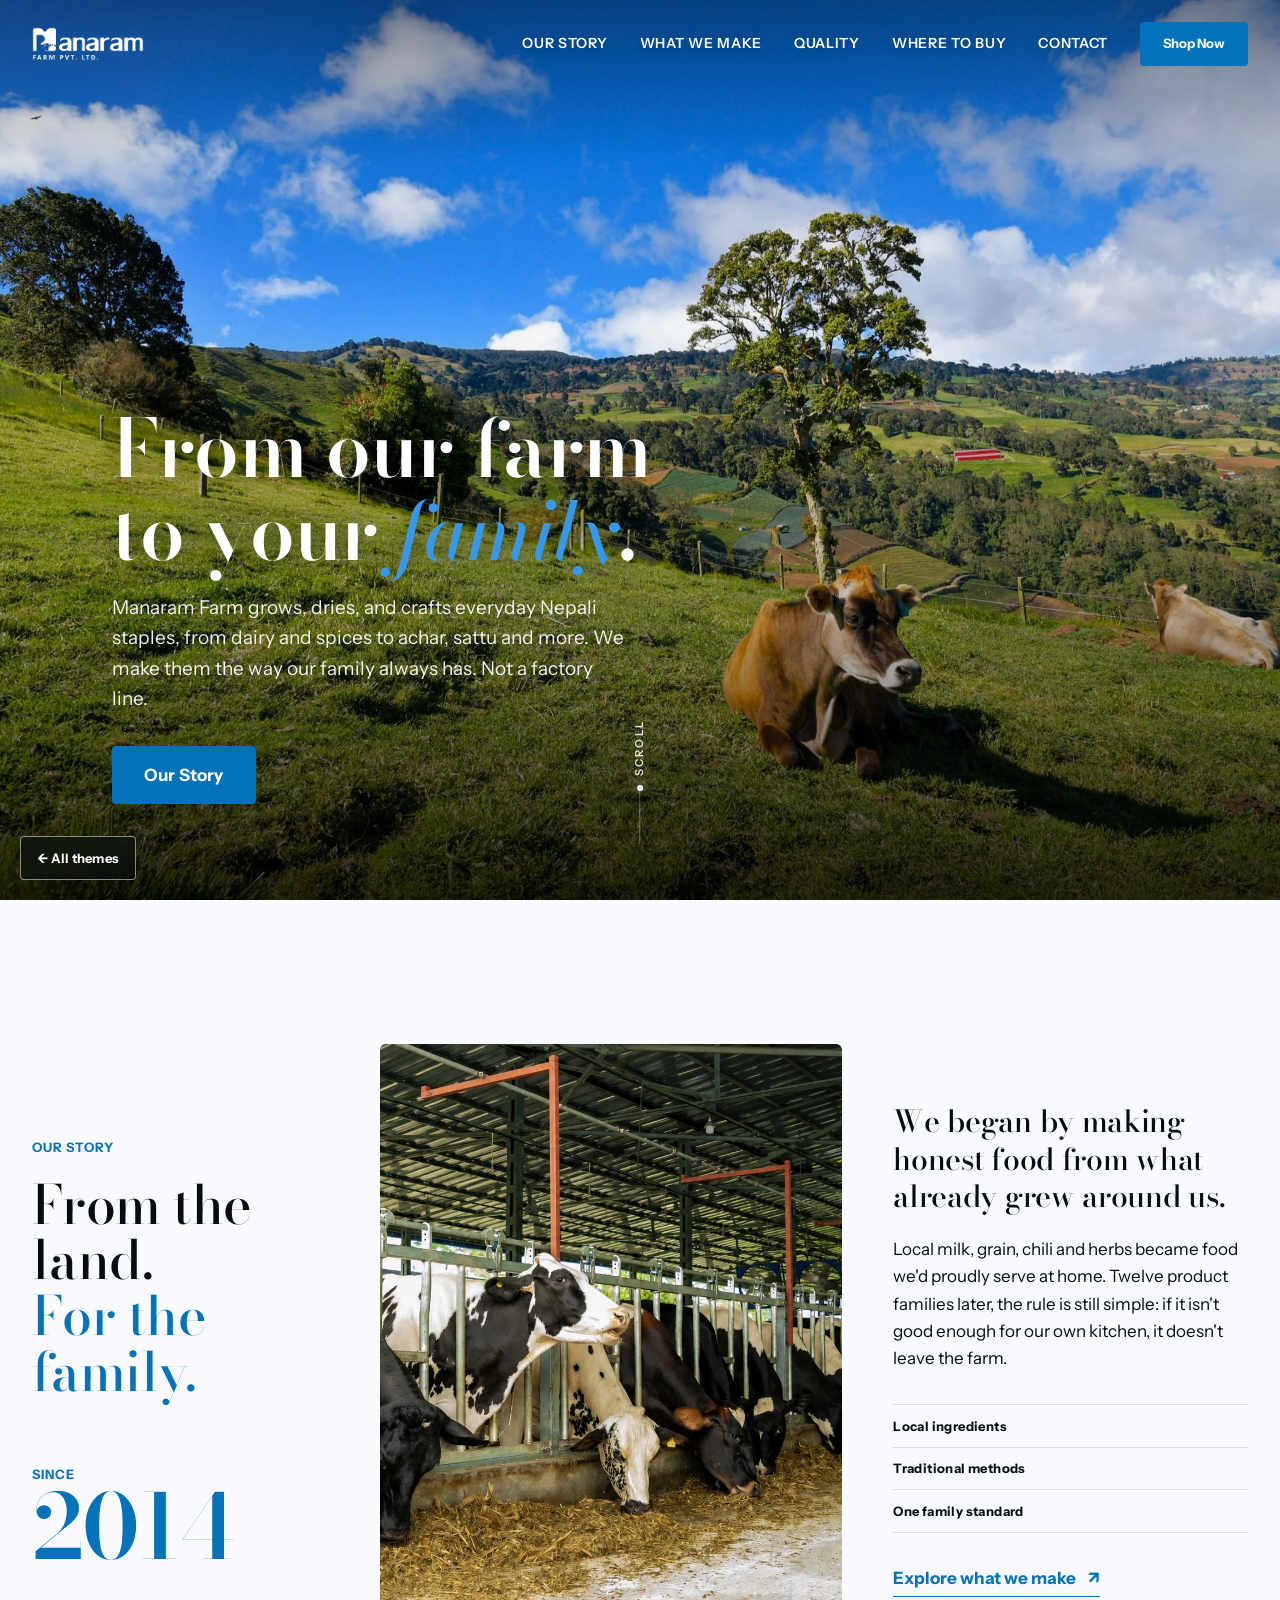
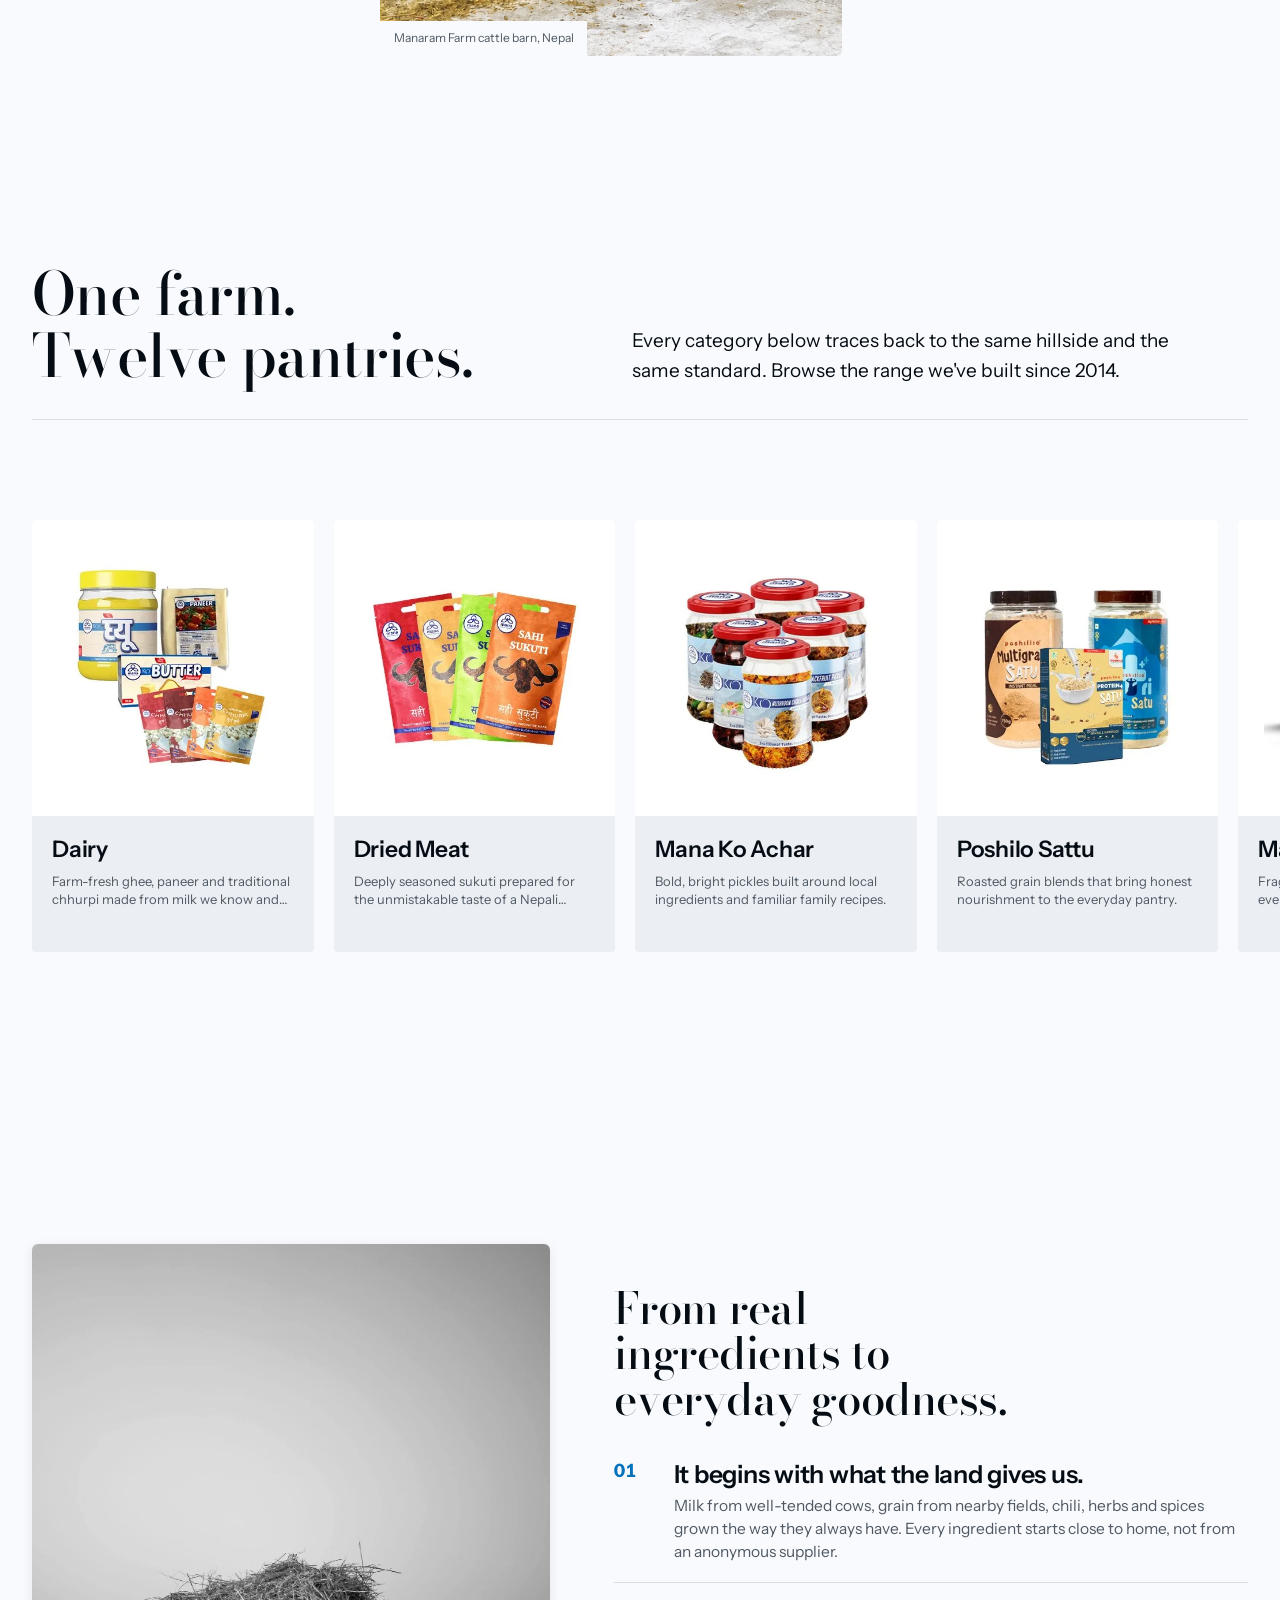
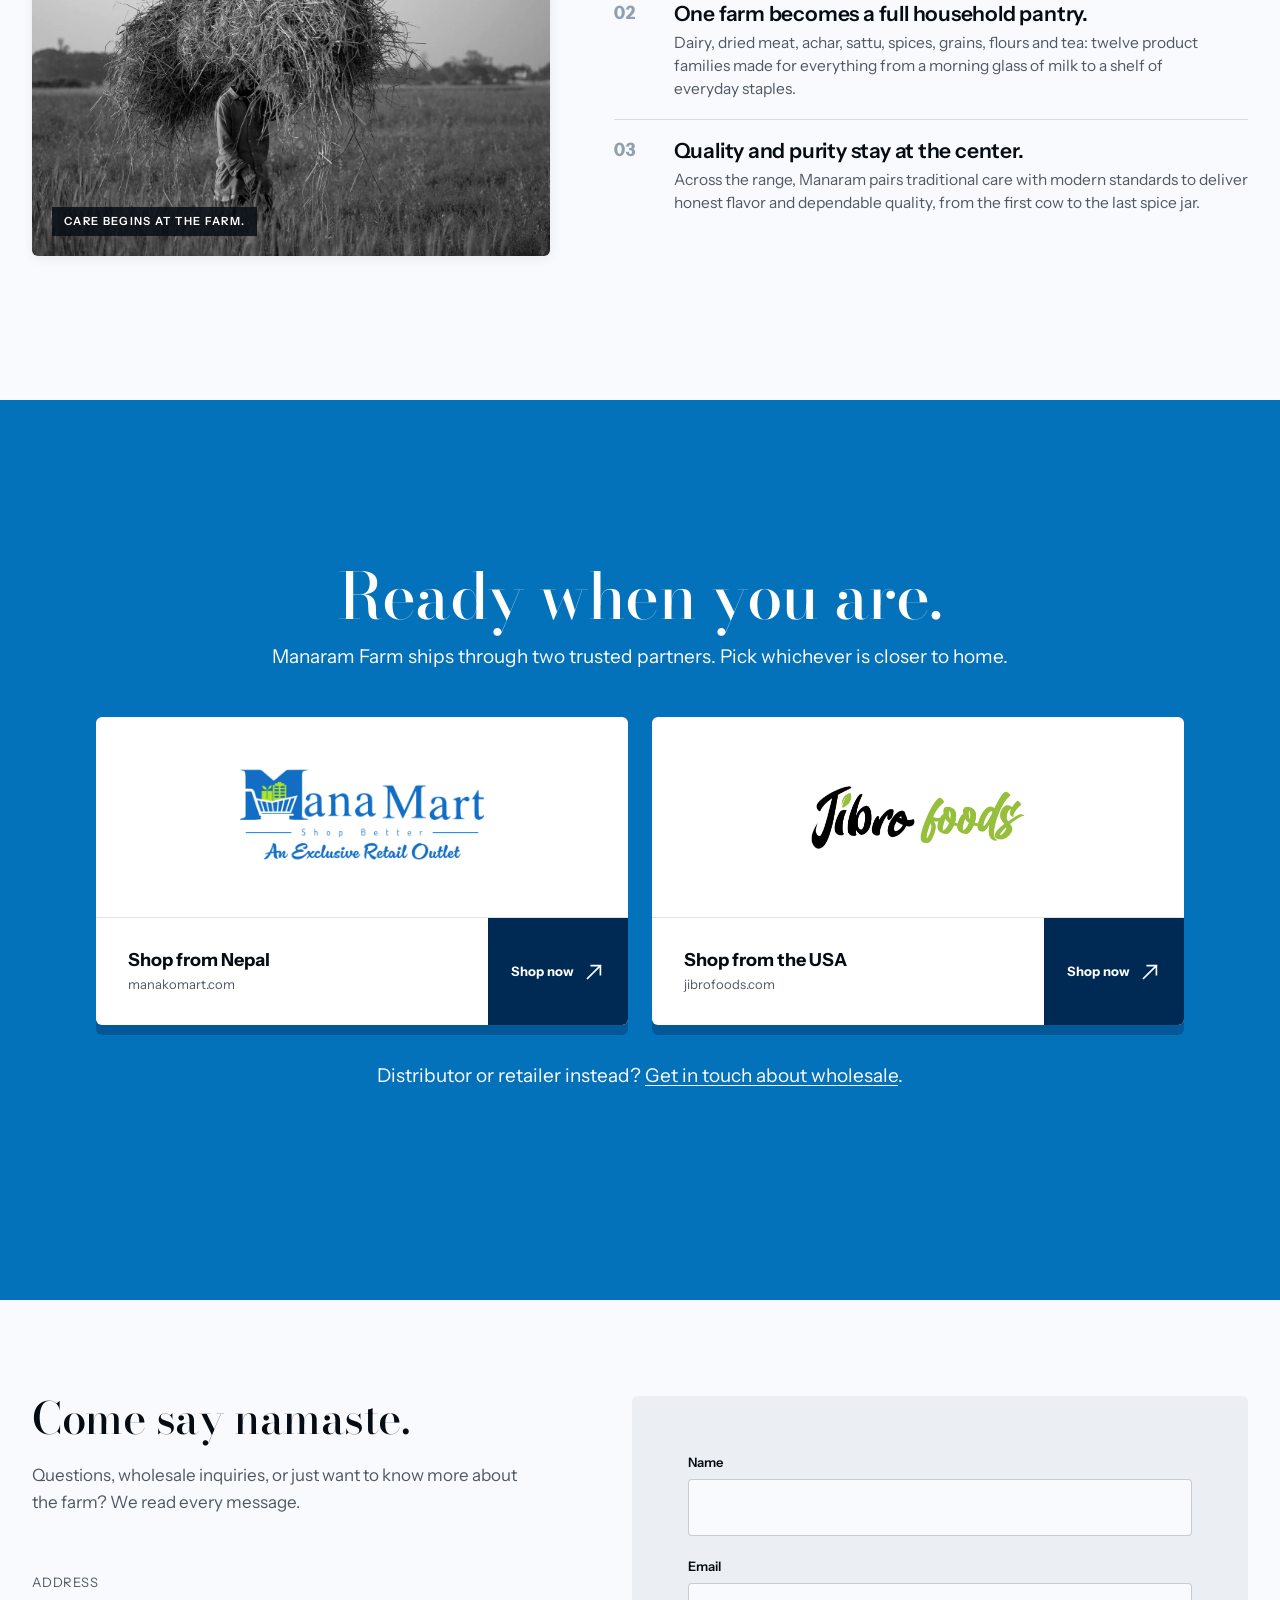
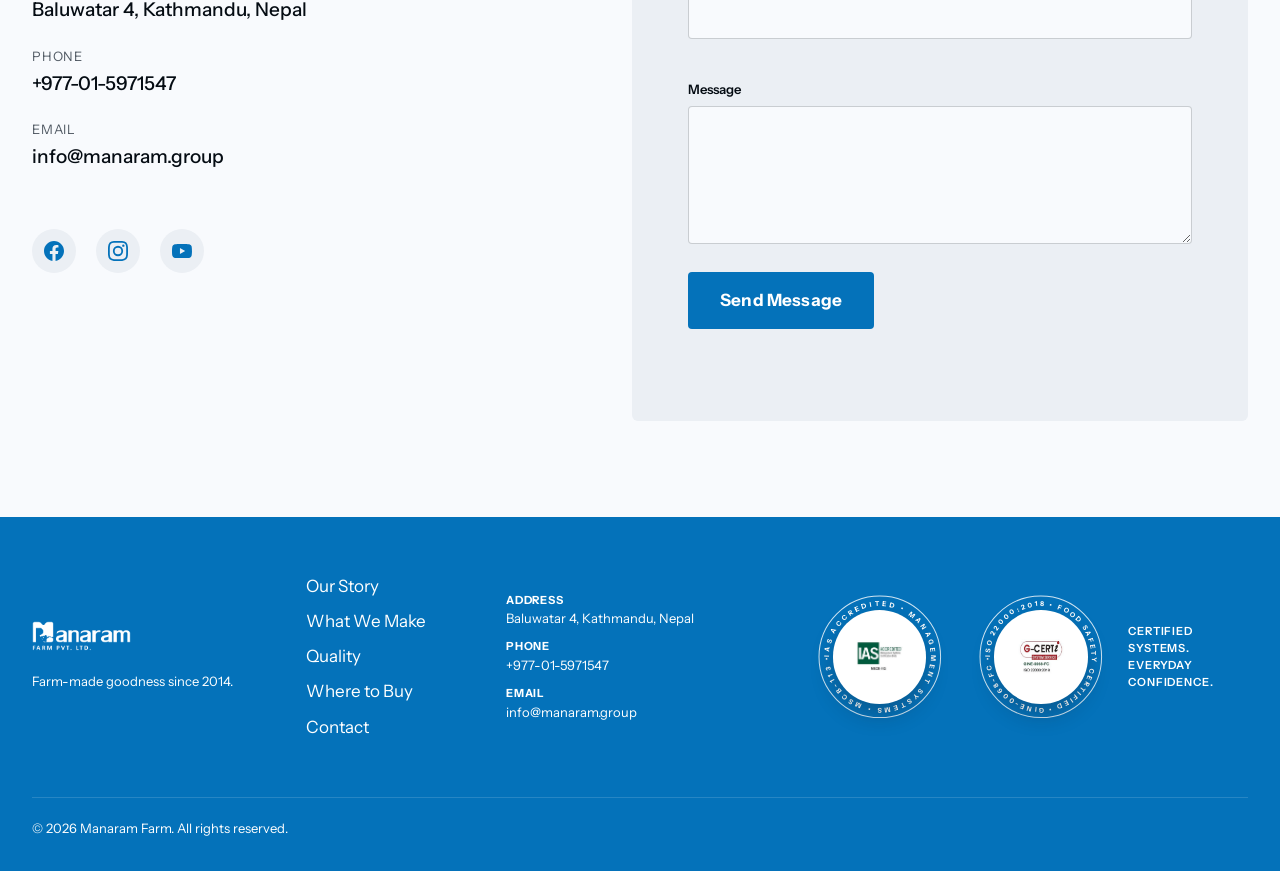
==== commit 9b0dc6f5: "Responsiveness fix" ====
--- a/theme-1/index.html
+++ b/theme-1/index.html
@@ -3,10 +3,10 @@
 
 <head>
   <meta charset="UTF-8" />
-  <meta name="viewport" content="width=device-width, initial-scale=1" />
+  <meta name="viewport" content="width=device-width, initial-scale=1, viewport-fit=cover" />
   <title>Manaram Farm — Food from a Farm You Could Visit</title>
   <meta name="description"
-    content="Manaram Farm makes dairy, spices, achar, sattu and everyday Nepali staples the way a family would — real ingredients, traditional methods, ISO-certified quality, since 2014." />
+    content="Manaram Farm makes dairy, spices, achar, sattu and everyday Nepali staples the way a family would: real ingredients, traditional methods, ISO-certified quality, since 2014." />
 
   <link rel="icon" href="../images/favicon.svg" type="image/svg+xml" />
   <link rel="preconnect" href="https://fonts.googleapis.com" />
@@ -48,7 +48,7 @@
     </div>
   </header>
 
-  <div class="mobile-nav" id="mobile-nav">
+  <div class="mobile-nav" id="mobile-nav" aria-hidden="true" inert>
     <button class="mobile-nav-close" aria-label="Close menu"><span></span><span></span></button>
     <img class="mobile-nav-logo" src="../images/logo-white.png" alt="Manaram Farm" width="593" height="180" />
     <nav aria-label="Mobile">
@@ -75,8 +75,8 @@
       <div class="hero-content">
         <h1 class="hero-title text-balance">From our farm<br>to your <em>family</em>.</h1>
         <p class="hero-sub">
-          Manaram Farm grows, dries, and crafts everyday Nepali staples — dairy, spices,
-          achar, sattu and more — the same way our family always has. Not a factory line.
+          Manaram Farm grows, dries, and crafts everyday Nepali staples, from dairy and spices
+          to achar, sattu and more. We make them the way our family always has. Not a factory line.
         </p>
         <div class="hero-actions">
           <a class="btn btn-primary btn-fun" href="#story">Our Story</a>
@@ -133,8 +133,8 @@
         <h2 class="text-balance">One farm.<br>Twelve pantries.</h2>
         <div class="product-intro">
           <p class="text-pretty">
-            Every category below traces back to the same hillside and the same standard —
-            browse the range we've built since 2014.
+            Every category below traces back to the same hillside and the same standard.
+            Browse the range we've built since 2014.
           </p>
         </div>
       </div>
@@ -287,7 +287,7 @@
             <div class="belief-copy">
               <h3>It begins with what the land gives us.</h3>
               <p class="text-pretty">Milk from well-tended cows, grain from nearby fields, chili, herbs and spices
-                grown the way they always have — every ingredient starts close to home, not from an anonymous
+                grown the way they always have. Every ingredient starts close to home, not from an anonymous
                 supplier.</p>
             </div>
           </li>
@@ -295,7 +295,7 @@
             <span class="belief-index" aria-hidden="true">02</span>
             <div class="belief-copy">
               <h3>One farm becomes a full household pantry.</h3>
-              <p class="text-pretty">Dairy, dried meat, achar, sattu, spices, grains, flours and tea — twelve product
+              <p class="text-pretty">Dairy, dried meat, achar, sattu, spices, grains, flours and tea: twelve product
                 families made for everything from a morning glass of milk to a shelf of everyday staples.</p>
             </div>
           </li>
@@ -315,7 +315,7 @@
     <section class="buy" id="buy">
       <div class="buy-inner">
         <h2 class="text-balance reveal" data-reveal>Ready when you are.</h2>
-        <p class="reveal text-pretty" data-reveal>Manaram Farm ships through two trusted partners — pick whichever is
+        <p class="reveal text-pretty" data-reveal>Manaram Farm ships through two trusted partners. Pick whichever is
           closer to home.</p>
 
         <div class="buy-cards">
@@ -367,7 +367,7 @@
       <div class="contact-grid">
         <div class="contact-info reveal" data-reveal>
           <h2 class="text-balance">Come say namaste.</h2>
-          <p class="text-pretty">Questions, wholesale inquiries, or just want to know more about the farm — we read
+          <p class="text-pretty">Questions, wholesale inquiries, or just want to know more about the farm? We read
             every message.</p>
 
           <ul class="contact-details">
@@ -418,7 +418,7 @@
           </div>
           <div class="field">
             <label for="email">Email</label>
-            <input type="email" id="email" name="email" autocomplete="email" required />
+            <input type="email" id="email" name="email" autocomplete="email" aria-describedby="email-error" required />
             <span class="field-error" id="email-error" role="alert"></span>
           </div>
           <div class="field">
@@ -518,4 +518,4 @@
   <script src="script.js"></script>
 </body>
 
-</html>+</html>
--- a/theme-1/styles.css
+++ b/theme-1/styles.css
@@ -120,7 +120,7 @@
   color: var(--white);
   padding: 0.75rem 1.25rem;
   border-radius: 6px;
-  z-index: 999;
+  z-index: calc(var(--z-mobile-nav) + 1);
   transition: top var(--dur-base) var(--ease-out-quart);
 }
 .skip-link:focus { top: 1rem; }
@@ -157,6 +157,7 @@
   font-size: var(--text-body);
   letter-spacing: 0.01em;
   white-space: nowrap;
+  min-height: 44px;
   transition: transform var(--dur-base) var(--ease-out-quart),
               background-color var(--dur-base) var(--ease-out-quart),
               box-shadow var(--dur-base) var(--ease-out-quart),
@@ -210,7 +211,7 @@
 .all-themes-link {
   position: fixed;
   left: var(--space-sm);
-  bottom: var(--space-sm);
+  bottom: max(var(--space-sm), env(safe-area-inset-bottom));
   z-index: var(--z-back-link);
   display: inline-flex;
   align-items: center;
@@ -224,6 +225,7 @@
   color: var(--white);
   font-size: var(--text-label);
   font-weight: 700;
+  min-height: 44px;
   letter-spacing: 0.02em;
   transition: background-color var(--dur-base) var(--ease-out-quart),
               border-color var(--dur-base) var(--ease-out-quart),
@@ -265,9 +267,7 @@
   display: flex;
   align-items: center;
   gap: var(--space-md);
-  transition: padding var(--dur-base) var(--ease-out-quart);
-}
-.site-header.is-scrolled .header-inner { padding-top: 0.85rem; padding-bottom: 0.85rem; }
+}
 
 .wordmark {
   position: relative;
@@ -278,12 +278,11 @@
 .wordmark-logo {
   height: 34px;
   width: auto;
-  transition: opacity var(--dur-base) var(--ease-out-quart), height var(--dur-base) var(--ease-out-quart);
+  transition: opacity var(--dur-base) var(--ease-out-quart);
 }
 .wordmark-logo.is-dark { position: absolute; left: 0; top: 50%; transform: translateY(-50%); opacity: 0; }
 .site-header.is-scrolled .wordmark-logo.is-light { opacity: 0; }
 .site-header.is-scrolled .wordmark-logo.is-dark { opacity: 1; }
-.site-header.is-scrolled .wordmark-logo { height: 28px; }
 
 .primary-nav {
   display: flex;
@@ -321,8 +320,8 @@
   flex-direction: column;
   justify-content: center;
   gap: 5px;
-  width: 40px;
-  height: 40px;
+  width: 44px;
+  height: 44px;
   flex-shrink: 0;
 }
 .menu-toggle span {
@@ -354,6 +353,9 @@
   clip-path: circle(0% at calc(100% - 2.5rem) 2.5rem);
   transition: clip-path var(--dur-slow) var(--ease-out-expo);
   visibility: hidden;
+  overflow-y: auto;
+  padding: max(var(--space-lg), env(safe-area-inset-top)) var(--space-sm)
+    max(var(--space-lg), env(safe-area-inset-bottom));
 }
 .mobile-nav.is-open {
   clip-path: circle(150% at calc(100% - 2.5rem) 2.5rem);
@@ -381,8 +383,8 @@
 
 .mobile-nav-close {
   position: absolute;
-  top: var(--space-md);
-  right: var(--space-md);
+  top: max(var(--space-sm), env(safe-area-inset-top));
+  right: max(var(--space-sm), env(safe-area-inset-right));
   width: 2.75rem;
   height: 2.75rem;
   display: flex;
@@ -763,7 +765,7 @@
 }
 
 @media (max-width: 640px) {
-  .products { padding: var(--space-lg) 0; }
+  .products { height: auto; min-height: 100svh; padding: var(--space-lg) 0; }
   .products .section-head {
     width: calc(100% - 2.5rem);
     grid-template-columns: 1fr;
@@ -904,7 +906,7 @@
 }
 .buy > .buy-inner > p {
   margin: 0 auto clamp(2rem, 5svh, 3.5rem);
-  color: oklch(1 0 0 / 0.85);
+  color: var(--white);
   font-size: var(--text-body-lg);
 }
 
@@ -983,7 +985,7 @@
 .buy-card:hover .buy-action svg { transform: translate(3px, -3px); }
 .buy-card:focus-visible { outline-color: var(--white); outline-offset: 5px; }
 
-.buy-wholesale { margin: 0; font-size: var(--text-body); color: oklch(1 0 0 / 0.8); }
+.buy-wholesale { margin: 0; font-size: var(--text-body); color: var(--white); }
 .buy-wholesale a { color: var(--white); text-decoration: underline; text-underline-offset: 3px; }
 
 @media (max-width: 640px) {
@@ -1036,7 +1038,7 @@
 
 .social-row { display: flex; gap: var(--space-sm); }
 .social-row a {
-  width: 42px; height: 42px;
+  width: 44px; height: 44px;
   display: flex; align-items: center; justify-content: center;
   border-radius: 50%;
   background: var(--surface);
@@ -1087,7 +1089,7 @@
 
 .site-footer {
   background: var(--brand-blue);
-  color: oklch(1 0 0 / 0.85);
+  color: var(--white);
   padding: var(--space-lg) var(--space-md) var(--space-md);
 }
 .footer-inner {
@@ -1101,7 +1103,7 @@
   border-bottom: 1px solid oklch(1 0 0 / 0.14);
 }
 .footer-logo { height: 30px; width: auto; margin-bottom: var(--space-sm); }
-.footer-brand p { color: oklch(1 0 0 / 0.8); font-size: var(--text-label); }
+.footer-brand p { color: var(--white); font-size: var(--text-label); }
 .footer-nav { display: flex; flex-direction: column; gap: var(--space-2xs); }
 .footer-nav a { font-size: var(--text-body); }
 .footer-nav a:hover {
@@ -1119,13 +1121,13 @@
   display: flex;
   flex-direction: column;
   gap: 0.05rem;
-  color: oklch(1 0 0 / 0.9);
+  color: var(--white);
   font-size: var(--text-label);
   line-height: 1.4;
 }
 .footer-contact a:hover { color: var(--white); }
 .footer-contact-label {
-  color: oklch(1 0 0 / 0.8);
+  color: var(--white);
   font-size: 0.7rem;
   font-weight: 700;
   letter-spacing: 0.06em;
@@ -1135,10 +1137,10 @@
   max-width: 84rem;
   margin: 0 auto;
   padding-top: var(--space-sm);
-  color: oklch(1 0 0 / 0.8);
+  color: var(--white);
   font-size: var(--text-label);
 }
-.footer-bottom p { padding-left: 9.5rem; }
+.footer-bottom p { padding-left: 0; }
 .footer-certification {
   display: flex;
   align-items: center;
@@ -1146,7 +1148,7 @@
 }
 .footer-certification p {
   max-width: 15ch;
-  color: oklch(1 0 0 / 0.82);
+  color: var(--white);
   font-size: 0.7rem;
   font-weight: 600;
   letter-spacing: 0.08em;
@@ -1207,6 +1209,39 @@
 @media (max-width: 720px) {
   .footer-inner { grid-template-columns: 1fr; gap: var(--space-md); }
   .footer-certification { grid-column: auto; justify-content: flex-start; }
+  .footer-nav a, .footer-contact a { min-height: 44px; justify-content: center; }
+}
+
+@media (max-width: 640px) {
+  .header-inner { padding: 1rem var(--space-sm); }
+  .hero {
+    padding-right: var(--space-sm);
+    padding-bottom: max(5.5rem, calc(4.5rem + env(safe-area-inset-bottom)));
+    padding-left: var(--space-sm);
+  }
+  .hero-content { max-width: 100%; padding-left: 0; }
+  .hero-title { font-size: clamp(2.5rem, 12vw, 3rem); }
+  .hero-sub { max-width: 34ch; font-size: 1rem; line-height: 1.55; }
+  .hero-actions .btn { width: 100%; max-width: 12rem; }
+  .contact-details a { min-height: 44px; display: flex; align-items: center; }
+  .contact-form { padding: var(--space-md); }
+  .footer-certification { align-items: flex-start; flex-direction: column; }
+  .accred-stamp { width: clamp(6rem, 27vw, 8rem); }
+}
+
+@media (max-height: 640px) and (max-width: 900px) {
+  .mobile-nav { justify-content: flex-start; gap: var(--space-sm); }
+  .mobile-nav-logo { margin-top: var(--space-sm); margin-bottom: 0; }
+  .mobile-nav nav { gap: var(--space-xs); }
+  .mobile-nav a { font-size: clamp(1.6rem, 7vh, 2.1rem); }
+}
+
+@media (max-width: 900px) {
+  .all-themes-link {
+    position: absolute;
+    top: calc(100svh - 4rem);
+    bottom: auto;
+  }
 }
 
 /* ==========================================================================
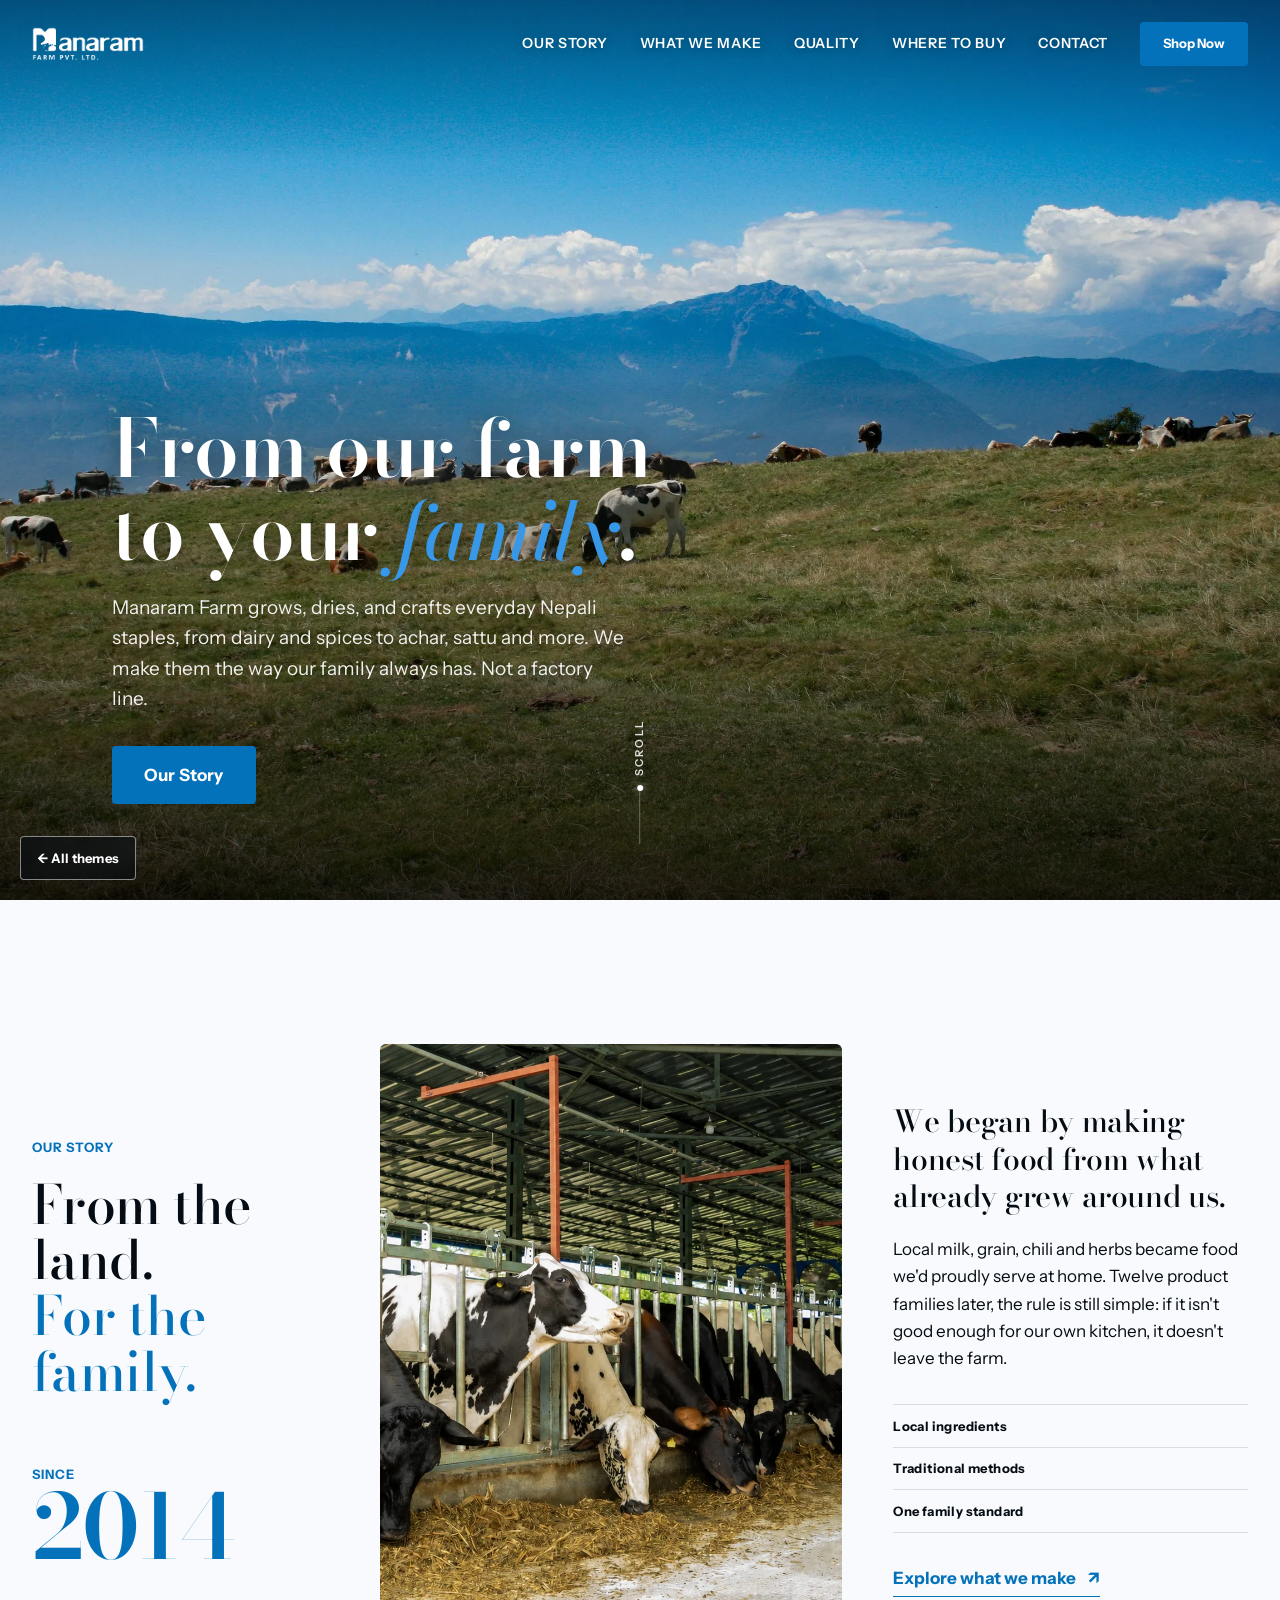
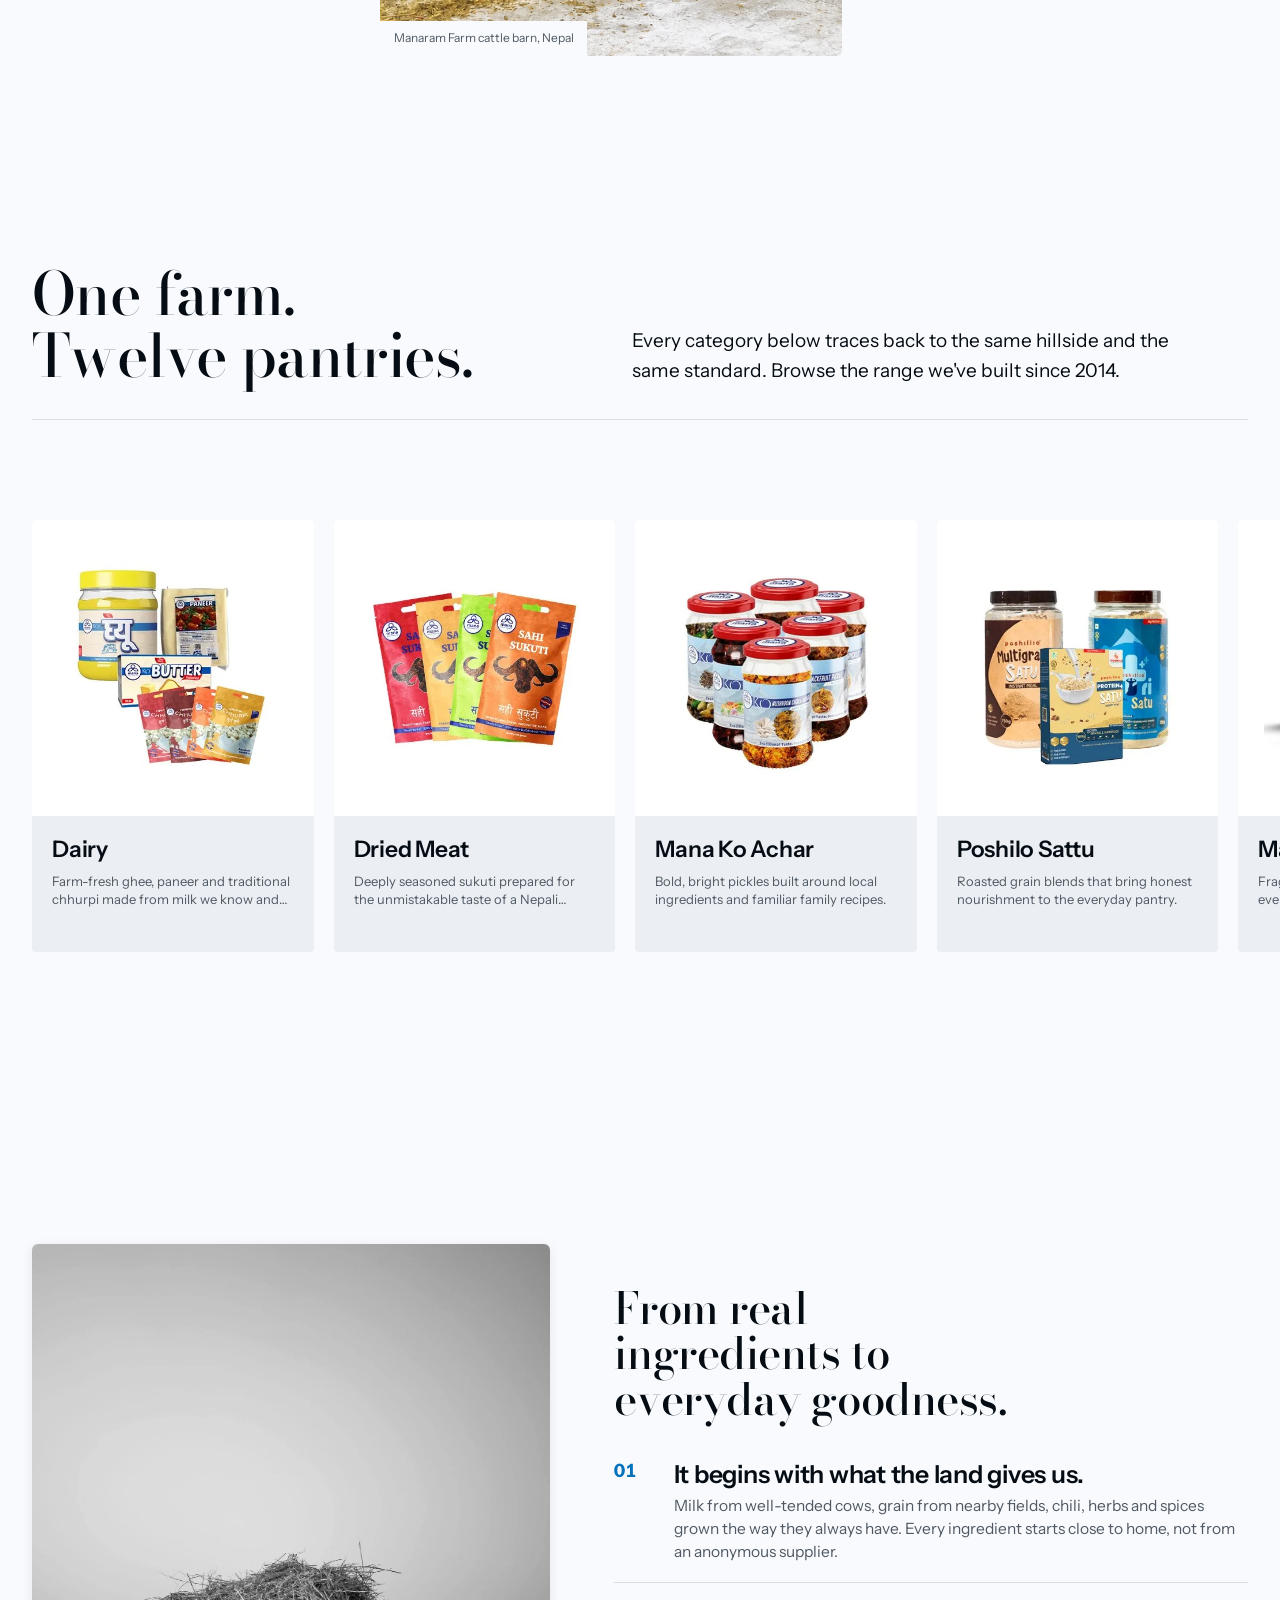
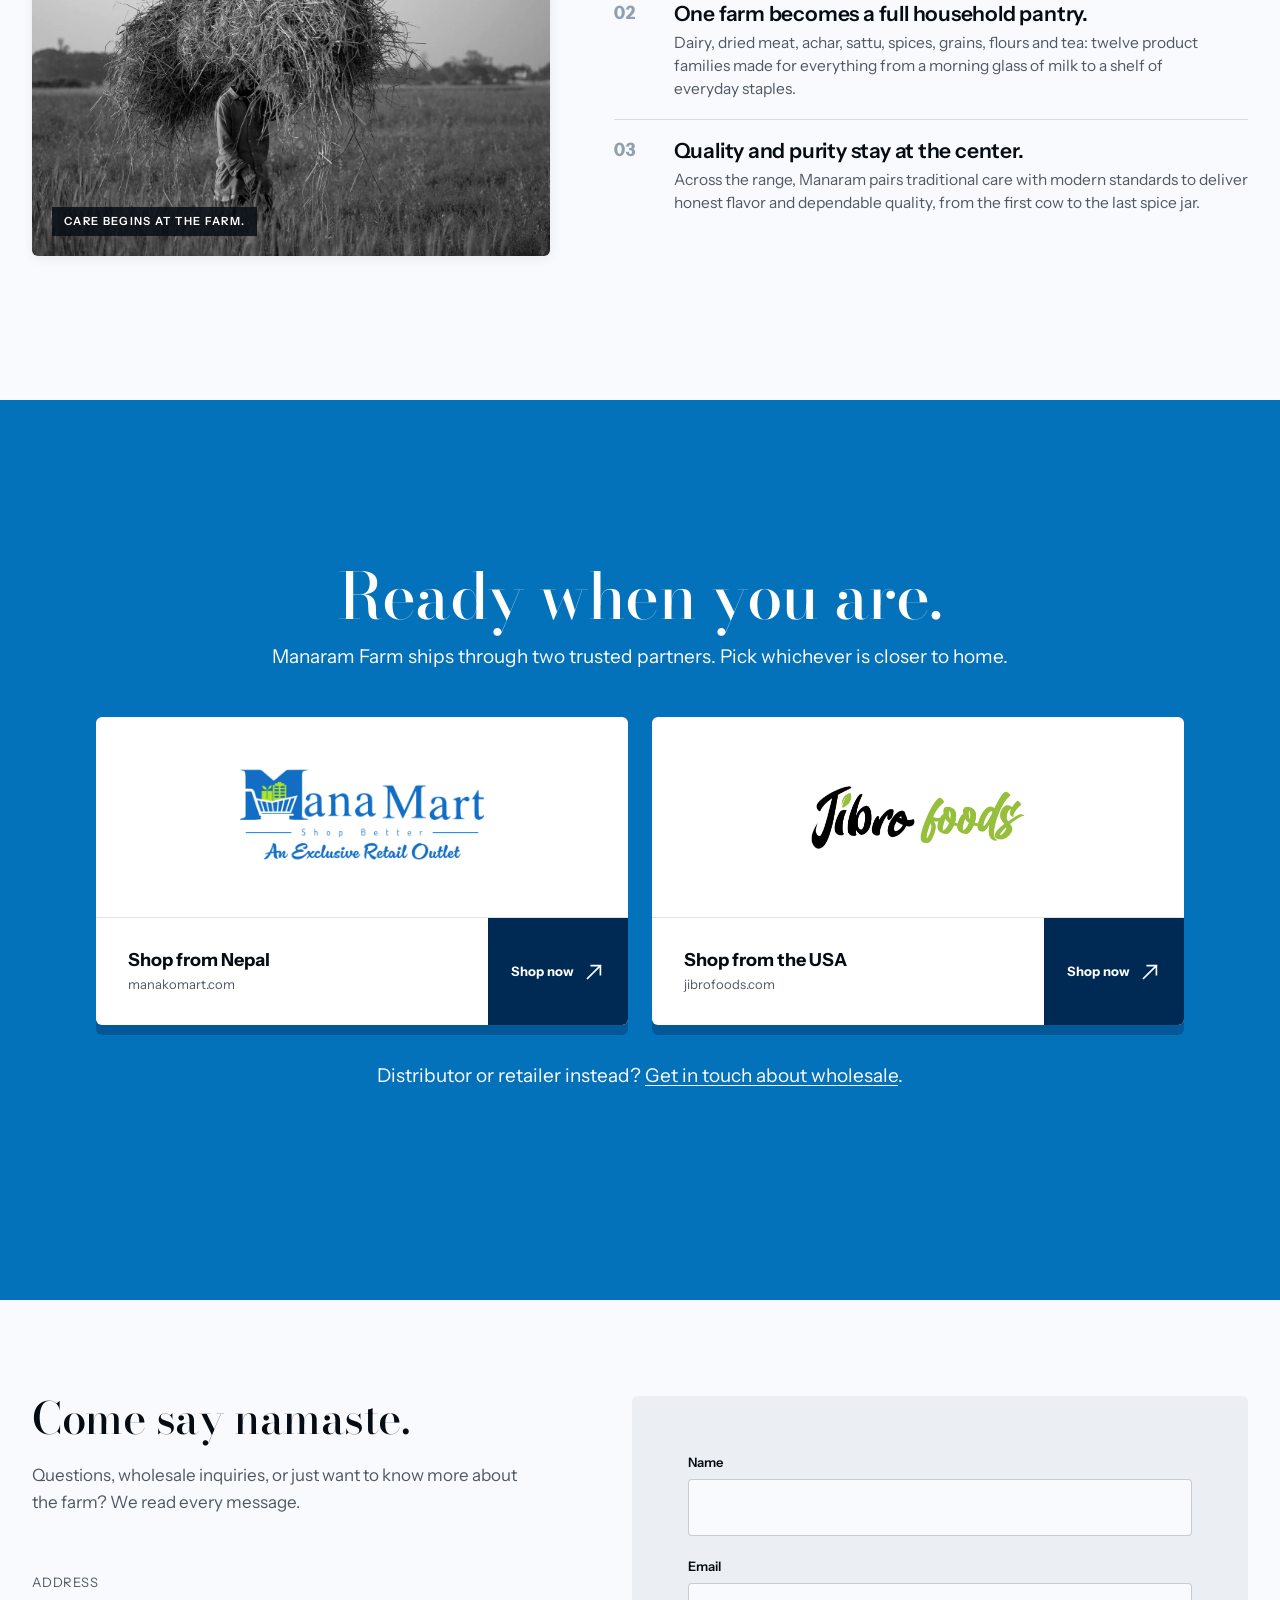
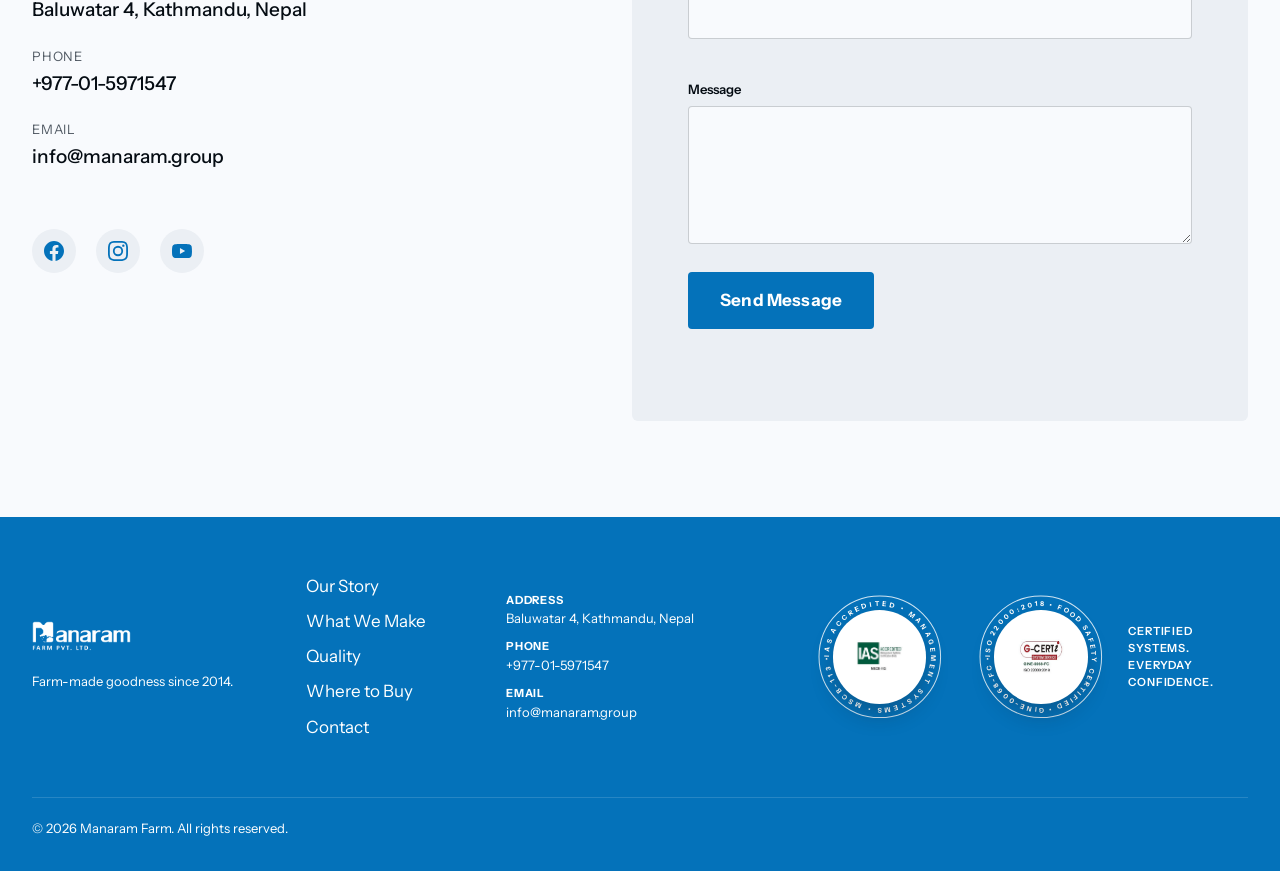
==== commit 8f6ec0db: "Final preview" ====
--- a/theme-1/index.html
+++ b/theme-1/index.html
@@ -8,7 +8,8 @@
   <meta name="description"
     content="Manaram Farm makes dairy, spices, achar, sattu and everyday Nepali staples the way a family would: real ingredients, traditional methods, ISO-certified quality, since 2014." />
 
-  <link rel="icon" href="../images/favicon.svg" type="image/svg+xml" />
+  <link rel="icon" href="../images/favicon.png" type="image/png" sizes="200x200" />
+  <link rel="apple-touch-icon" href="../images/favicon.png" />
   <link rel="preconnect" href="https://fonts.googleapis.com" />
   <link rel="preconnect" href="https://fonts.gstatic.com" crossorigin />
   <link
@@ -65,10 +66,10 @@
 
     <section class="hero" id="top">
       <picture class="hero-media">
-        <source srcset="../images/hero-m.webp" type="image/webp" />
-        <img src="../images/hero-mountain.jpg"
-          alt="Cows resting on a green mountainside overlooking terraced farmland and rolling hills" loading="eager"
-          fetchpriority="high" width="2200" height="1466" />
+        <source srcset="../images/theme-1-hero.webp" type="image/webp" />
+        <img src="../images/theme-1-hero.jpg"
+          alt="A herd of cows grazing across a broad mountain pasture beneath an open blue sky" loading="eager"
+          fetchpriority="high" width="2400" height="1600" />
       </picture>
       <div class="hero-scrim" aria-hidden="true"></div>
 
--- a/theme-1/styles.css
+++ b/theme-1/styles.css
@@ -1214,6 +1214,7 @@
 
 @media (max-width: 640px) {
   .header-inner { padding: 1rem var(--space-sm); }
+  .hero-media img { object-position: 35% center; }
   .hero {
     padding-right: var(--space-sm);
     padding-bottom: max(5.5rem, calc(4.5rem + env(safe-area-inset-bottom)));
